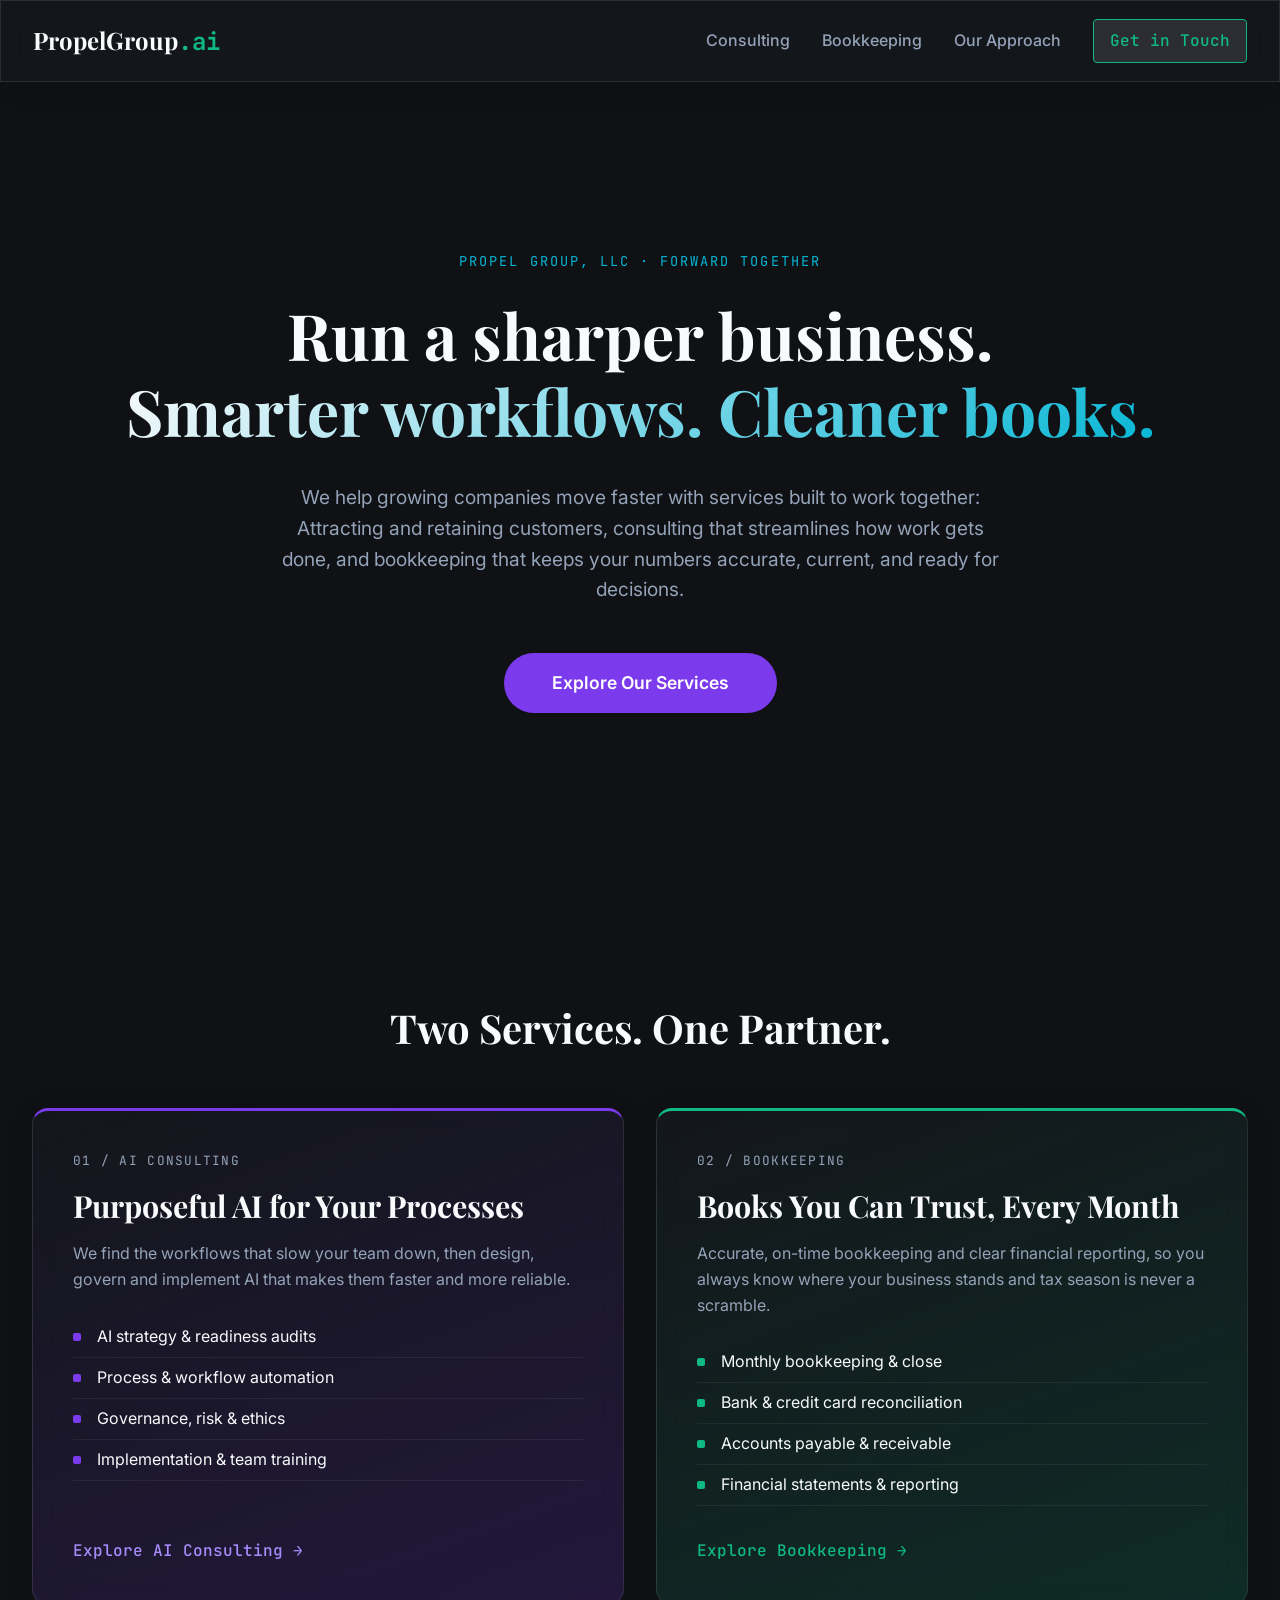
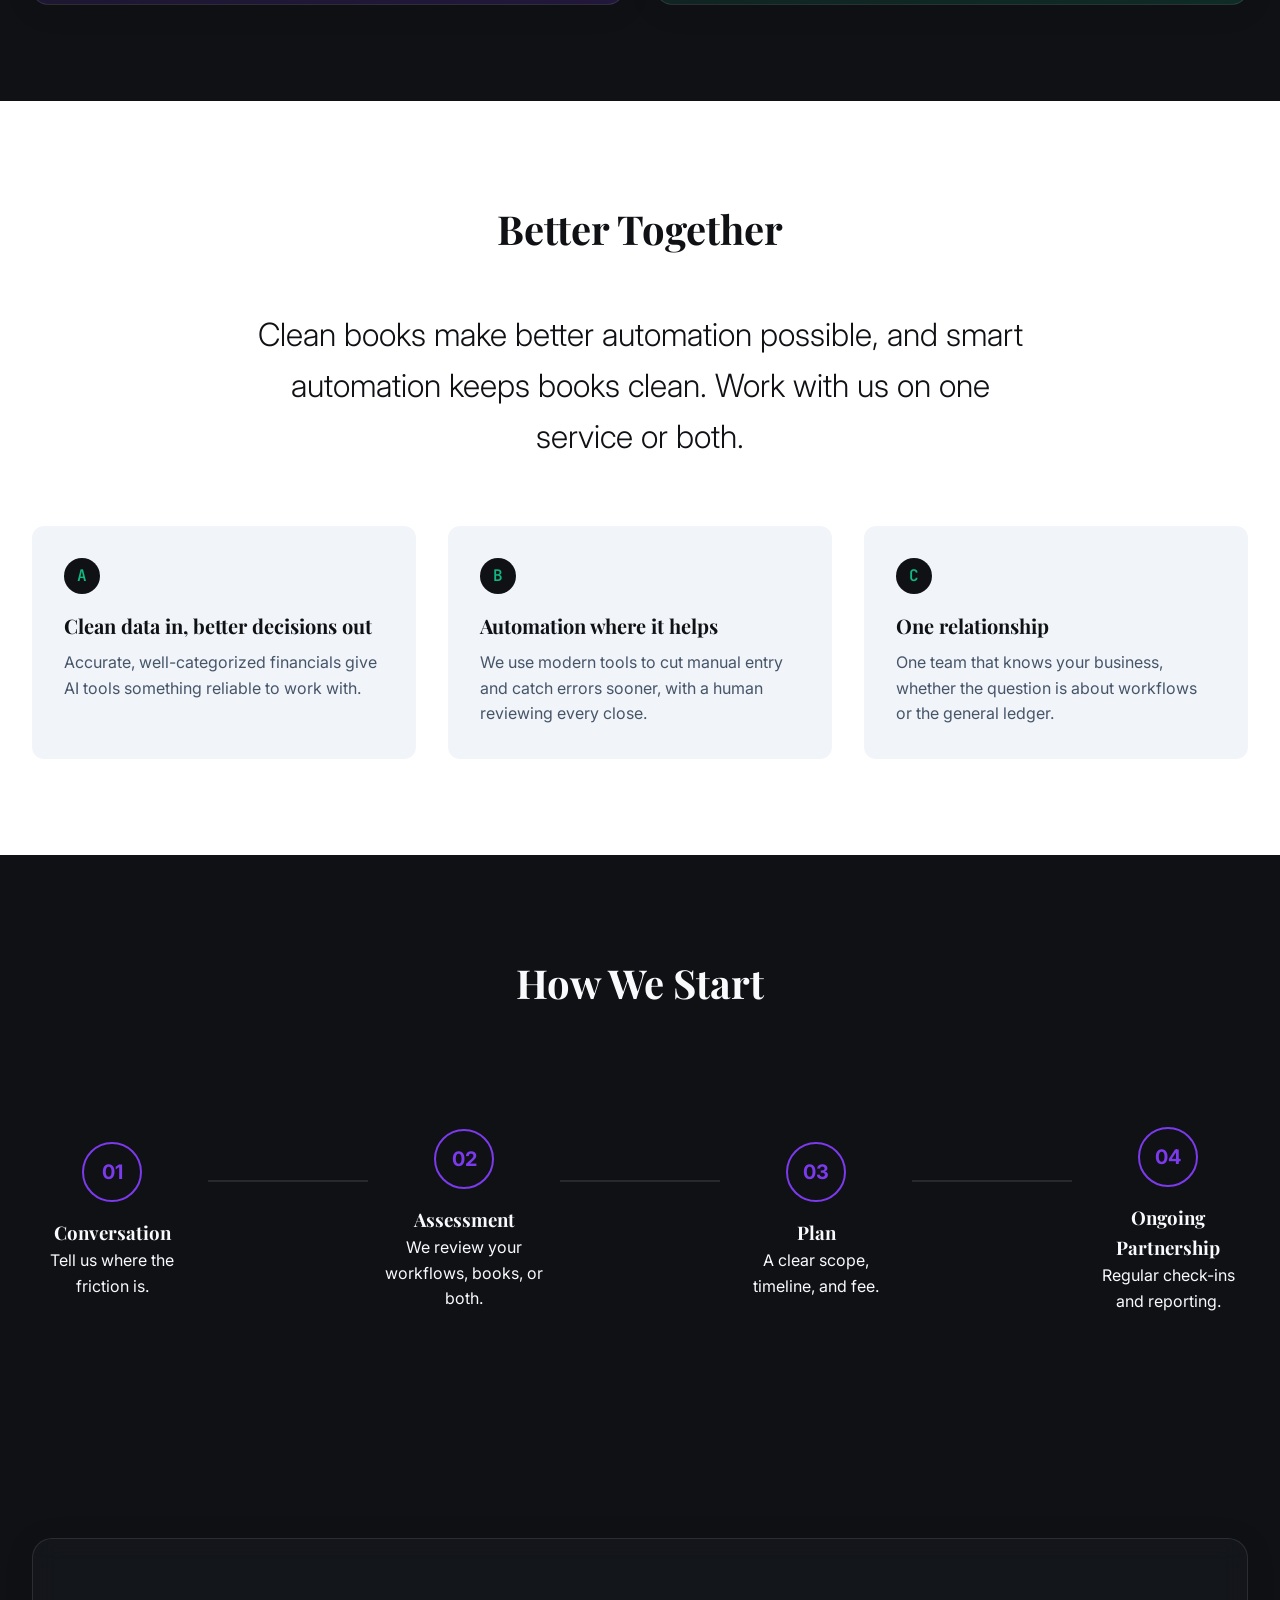
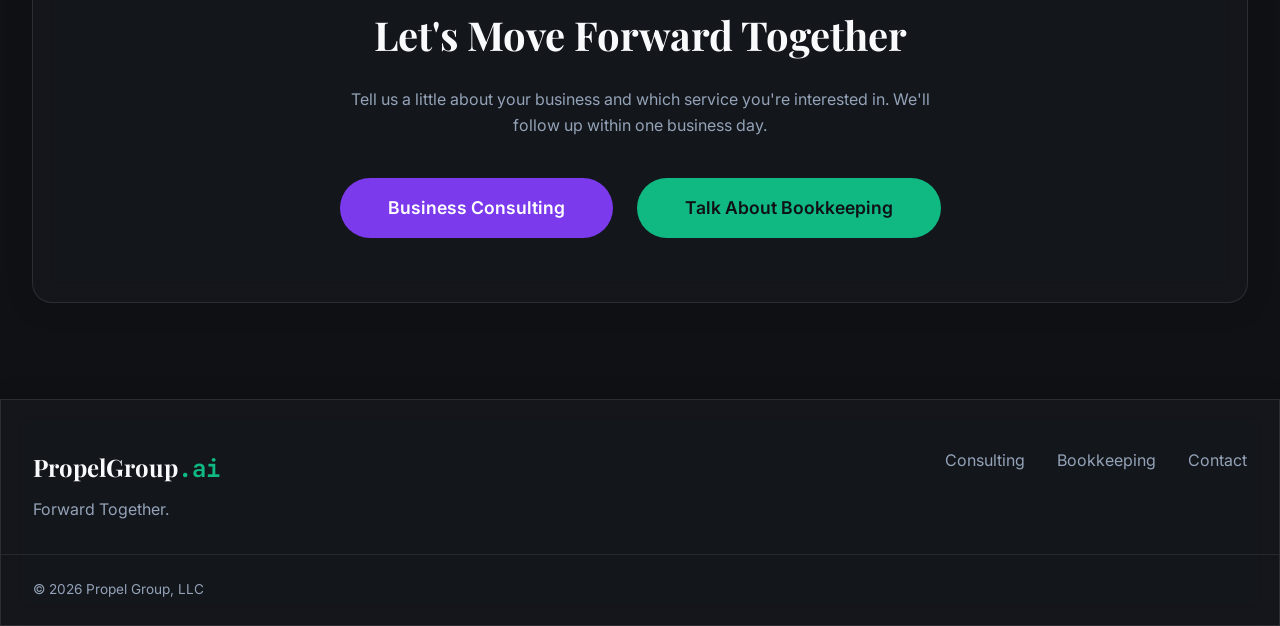
==== index.html @ f3075ba5 "Update landing page intro to list customer attraction and retention Co-Authored-By: Claude Opus 5.5 " ====
<!DOCTYPE html>
<html lang="en">

<head>
    <meta charset="UTF-8">
    <meta name="viewport" content="width=device-width, initial-scale=1.0">
    <title>Propel Group | AI Consulting &amp; Bookkeeping</title>
    <meta name="description"
        content="Propel Group helps growing companies run better: AI consulting that streamlines processes and workflows, and bookkeeping that keeps your finances accurate and current.">

    <!-- Fonts -->
    <link rel="preconnect" href="https://fonts.googleapis.com">
    <link rel="preconnect" href="https://fonts.gstatic.com" crossorigin>
    <link
        href="https://fonts.googleapis.com/css2?family=Inter:wght@300;400;600&family=JetBrains+Mono:wght@400;500&family=Playfair+Display:wght@700&display=swap"
        rel="stylesheet">

    <!-- Styles -->
    <link rel="stylesheet" href="css/style.css">

    <!-- Scripts (Defer) -->
    <script src="js/main.js" defer></script>
</head>

<body class="page-home">

    <!-- Navigation -->
    <nav class="glass-panel" id="main-nav">
        <div class="container nav-content">
            <a href="./" class="logo">PropelGroup<span class="mono accent">.ai</span></a>
            <button class="nav-toggle" aria-label="Open menu" aria-expanded="false">
                <span></span><span></span><span></span>
            </button>
            <div class="nav-links">
                <a href="ai/">Consulting</a>
                <a href="bookkeeping/">Bookkeeping</a>
                <a href="#approach">Our Approach</a>
                <a href="#contact" class="btn-audit">Get in Touch</a>
            </div>
        </div>
    </nav>

    <!-- Hero -->
    <section id="hero" class="hero-section hero-home">
        <div class="container hero-content">
            <p class="eyebrow mono">Propel Group, LLC &middot; Forward Together</p>
            <h1 class="headline">
                Run a sharper business.<br>
                <span class="text-gradient">Smarter workflows. Cleaner books.</span>
            </h1>
            <p class="hero-lead">
                We help growing companies move faster with services built to work together:
                Attracting and retaining customers, consulting that streamlines how work gets done, and bookkeeping that keeps
                your numbers accurate, current, and ready for decisions.
            </p>
            <div class="hero-actions">
                <a href="#services" class="btn-pulse">Explore Our Services</a>
            </div>
        </div>
    </section>

    <!-- Two Services, equal weight -->
    <section id="services" class="services-split animate-on-scroll">
        <div class="container">
            <h2 class="section-title">Two Services. One Partner.</h2>
            <div class="split-grid">
                <a href="ai/" class="service-panel glass-panel theme-ai">
                    <span class="service-tag mono">01 / AI Consulting</span>
                    <h3>Purposeful AI for Your Processes</h3>
                    <p>
                        We find the workflows that slow your team down, then design, govern and
                        implement AI that makes them faster and more reliable.
                    </p>
                    <ul class="service-list">
                        <li>AI strategy &amp; readiness audits</li>
                        <li>Process &amp; workflow automation</li>
                        <li>Governance, risk &amp; ethics</li>
                        <li>Implementation &amp; team training</li>
                    </ul>
                    <span class="service-link mono">Explore AI Consulting &rarr;</span>
                </a>

                <a href="bookkeeping/" class="service-panel glass-panel theme-books">
                    <span class="service-tag mono">02 / Bookkeeping</span>
                    <h3>Books You Can Trust, Every Month</h3>
                    <p>
                        Accurate, on-time bookkeeping and clear financial reporting, so you always know
                        where your business stands and tax season is never a scramble.
                    </p>
                    <ul class="service-list">
                        <li>Monthly bookkeeping &amp; close</li>
                        <li>Bank &amp; credit card reconciliation</li>
                        <li>Accounts payable &amp; receivable</li>
                        <li>Financial statements &amp; reporting</li>
                    </ul>
                    <span class="service-link mono">Explore Bookkeeping &rarr;</span>
                </a>
            </div>
        </div>
    </section>

    <!-- Why together -->
    <section id="approach" class="solution-section">
        <div class="container">
            <h2 class="section-title text-dark">Better Together</h2>
            <p class="solution-lead">
                Clean books make better automation possible, and smart automation keeps books clean.
                Work with us on one service or both.
            </p>
            <div class="synergy-grid">
                <div class="synergy-card">
                    <span class="synergy-num mono">A</span>
                    <h3>Clean data in, better decisions out</h3>
                    <p>Accurate, well-categorized financials give AI tools something reliable to work with.</p>
                </div>
                <div class="synergy-card">
                    <span class="synergy-num mono">B</span>
                    <h3>Automation where it helps</h3>
                    <p>We use modern tools to cut manual entry and catch errors sooner, with a human reviewing
                        every close.</p>
                </div>
                <div class="synergy-card">
                    <span class="synergy-num mono">C</span>
                    <h3>One relationship</h3>
                    <p>One team that knows your business, whether the question is about workflows or the
                        general ledger.</p>
                </div>
            </div>
        </div>
    </section>

    <!-- How we work -->
    <section class="roadmap-section">
        <div class="container">
            <h2 class="section-title">How We Start</h2>
            <div class="roadmap-container">
                <div class="roadmap-step">
                    <div class="step-marker">01</div>
                    <div class="step-content">
                        <h3>Conversation</h3>
                        <p>Tell us where the friction is.</p>
                    </div>
                </div>
                <div class="roadmap-line"></div>
                <div class="roadmap-step">
                    <div class="step-marker">02</div>
                    <div class="step-content">
                        <h3>Assessment</h3>
                        <p>We review your workflows, books, or both.</p>
                    </div>
                </div>
                <div class="roadmap-line"></div>
                <div class="roadmap-step">
                    <div class="step-marker">03</div>
                    <div class="step-content">
                        <h3>Plan</h3>
                        <p>A clear scope, timeline, and fee.</p>
                    </div>
                </div>
                <div class="roadmap-line"></div>
                <div class="roadmap-step">
                    <div class="step-marker">04</div>
                    <div class="step-content">
                        <h3>Ongoing Partnership</h3>
                        <p>Regular check-ins and reporting.</p>
                    </div>
                </div>
            </div>
        </div>
    </section>

    <!-- Contact -->
    <section id="contact" class="contact-section">
        <div class="container">
            <div class="contact-card glass-panel">
                <h2 class="section-title">Let's Move Forward Together</h2>
                <p class="contact-lead">
                    Tell us a little about your business and which service you're interested in.
                    We'll follow up within one business day.
                </p>
                <div class="contact-actions">
                    
                    <a href="mailto:info@propelgroup.ai?subject=Business%20Consulting%20inquiry" class="btn-pulse">
                        Business Consulting
                    </a>
                    <a href="mailto:info@propelgroup.ai?subject=Bookkeeping%20inquiry" class="btn-pulse btn-mint">
                        Talk About Bookkeeping
                    </a>
                </div>
            </div>
        </div>
    </section>

    <!-- Footer -->
    <footer class="site-footer glass-panel">
        <div class="container footer-grid">
            <div>
                <a href="./" class="logo">PropelGroup<span class="mono accent">.ai</span></a>
                <p class="footer-tag">Forward Together.</p>
            </div>
            <div class="footer-links">
                <a href="ai/">Consulting</a>
                <a href="bookkeeping/">Bookkeeping</a>
                <a href="#contact">Contact</a>
            </div>
        </div>
        <div class="container footer-legal">
            <p>&copy; 2026 Propel Group, LLC</p>
        </div>
    </footer>
</body>

</html>
---- css/style.css ----
:root {
    /* Color Palette - Deep Tech */
    --bg-dark: #0f1115;
    /* Deep slate/charcoal */
    --bg-glass: rgba(22, 25, 30, 0.7);
    --accent-violet: #7c3aed;
    /* Electric Violet */
    --accent-mint: #10b981;
    /* Mint Green */
    --accent-cyan: #06b6d4;
    --text-primary: #f8fafc;
    --text-secondary: #94a3b8;

    /* Typography */
    --font-serif: 'Playfair Display', serif;
    /* Authority */
    --font-mono: 'JetBrains Mono', monospace;
    /* Tech feel */
    --font-sans: 'Inter', sans-serif;

    /* Spacing & Layout */
    --container-max: 1280px;
    --header-height: 80px;
}

*,
*::before,
*::after {
    box-sizing: border-box;
    margin: 0;
    padding: 0;
}

body {
    background-color: var(--bg-dark);
    color: var(--text-primary);
    font-family: var(--font-sans);
    line-height: 1.6;
    overflow-x: hidden;
    -webkit-font-smoothing: antialiased;
}

h1,
h2,
h3,
h4,
h5,
h6 {
    font-family: var(--font-serif);
    font-weight: 700;
}

.mono {
    font-family: var(--font-mono);
}

.glass-panel {
    background: var(--bg-glass);
    backdrop-filter: blur(12px);
    -webkit-backdrop-filter: blur(12px);
    border: 1px solid rgba(255, 255, 255, 0.1);
    box-shadow: 0 4px 30px rgba(0, 0, 0, 0.1);
}

.container {
    max-width: var(--container-max);
    margin: 0 auto;
    padding: 0 2rem;
}

/* Utilities */
.text-gradient {
    background: linear-gradient(135deg, var(--text-primary) 0%, var(--accent-cyan) 100%);
    background-clip: text;
    -webkit-background-clip: text;
    -webkit-text-fill-color: transparent;
}

.sr-only {
    position: absolute;
    width: 1px;
    height: 1px;
    padding: 0;
    margin: -1px;
    overflow: hidden;
    clip: rect(0, 0, 0, 0);
    white-space: nowrap;
    border-width: 0;
}

/* Nav */
#main-nav {
    position: fixed;
    top: 0;
    left: 0;
    width: 100%;
    z-index: 100;
}

.nav-content {
    display: flex;
    justify-content: space-between;
    align-items: center;
    height: var(--header-height);
}

.logo {
    font-size: 1.5rem;
    font-weight: 700;
    text-decoration: none;
    color: var(--text-primary);
    font-family: var(--font-serif);
}

.logo .accent {
    color: var(--accent-mint);
}

.nav-links {
    display: flex;
    gap: 2rem;
    align-items: center;
}

.nav-links a {
    color: var(--text-secondary);
    text-decoration: none;
    white-space: nowrap;
    font-weight: 500;
    transition: color 0.3s;
}

.nav-links a:hover {
    color: var(--accent-cyan);
}

.btn-audit {
    padding: 0.5rem 1rem;
    background: rgba(255, 255, 255, 0.1);
    border: 1px solid var(--accent-mint);
    color: var(--accent-mint);
    border-radius: 4px;
    cursor: pointer;
    transition: all 0.3s;
    font-family: var(--font-mono);
}

.btn-audit:hover {
    background: var(--accent-mint);
    color: var(--bg-dark);
}

/* Hero Section */
.hero-section {
    position: relative;
    height: 100vh;
    display: flex;
    align-items: center;
    justify-content: center;
    overflow: hidden;
}

.hero-content {
    position: relative;
    z-index: 10;
    text-align: center;
}

.headline {
    font-size: 4rem;
    line-height: 1.2;
    margin-bottom: 2rem;
}

.scramble-text {
    color: var(--accent-violet);
    font-family: var(--font-mono);
}

.dud {
    color: var(--text-secondary);
    opacity: 0.5;
}

.subheadline {
    display: inline-block;
    padding: 1rem 2rem;
    font-size: 1.2rem;
    color: var(--text-secondary);
    border-radius: 12px;
    margin-bottom: 3rem;
}

.btn-pulse {
    padding: 1rem 3rem;
    font-size: 1.1rem;
    color: white;
    background: var(--accent-violet);
    border: none;
    border-radius: 50px;
    cursor: pointer;
    box-shadow: 0 0 0 0 rgba(124, 58, 237, 0.7);
    animation: pulse-violet 2s infinite;
    font-weight: 600;
}

@keyframes pulse-violet {
    0% {
        transform: scale(0.95);
        box-shadow: 0 0 0 0 rgba(124, 58, 237, 0.7);
    }

    70% {
        transform: scale(1);
        box-shadow: 0 0 0 20px rgba(124, 58, 237, 0);
    }

    100% {
        transform: scale(0.95);
        box-shadow: 0 0 0 0 rgba(124, 58, 237, 0);
    }
}
/* Services / Bento Grid */
.services-section {
    padding: 6rem 0;
    background: var(--bg-dark);
}

.section-title {
    font-size: 2.5rem;
    margin-bottom: 3rem;
    text-align: center;
}

.bento-grid {
    display: grid;
    grid-template-columns: repeat(3, 1fr);
    grid-template-rows: repeat(2, 300px);
    gap: 1.5rem;
}

.bento-card {
    padding: 2rem;
    display: flex;
    flex-direction: column;
    justify-content: flex-end;
    transition: transform 0.3s ease, border-color 0.3s ease;
    border: 1px solid rgba(255,255,255,0.05);
    overflow: hidden;
    position: relative;
    cursor: default;
}

.bento-card:hover {
    transform: translateY(-5px);
    border-color: var(--accent-cyan);
}

.bento-card.large {
    grid-column: span 2;
    grid-row: span 2;
    background: linear-gradient(to bottom right, var(--bg-glass), rgba(16, 185, 129, 0.1));
}

.bento-card.medium {
    grid-column: span 1;
    grid-row: span 1;
}

.bento-card.wide {
    grid-column: span 3;
    grid-row: span 1;
}

.bento-card h3 {
    font-size: 1.5rem;
    margin-bottom: 0.5rem;
    color: var(--text-primary);
}

.bento-card p {
    color: var(--text-secondary);
}

.bento-card .hover-reveal-content {
    max-height: 0;
    overflow: hidden;
    transition: max-height 0.4s ease;
}

.bento-card:hover .hover-reveal-content {
    max-height: 100px;
}

.metric {
    display: inline-block;
    margin-top: 1rem;
    padding: 0.25rem 0.75rem;
    background: var(--accent-mint);
    color: var(--bg-dark);
    border-radius: 4px;
    font-weight: 600;
    font-family: var(--font-mono);
}

@media (max-width: 768px) {
    .bento-grid {
        grid-template-columns: 1fr;
        grid-template-rows: auto;
    }
    
    .bento-card.large,
    .bento-card.medium, 
    .bento-card.wide {
        grid-column: span 1;
        grid-row: auto;
        min-height: 250px;
    }
}

/* Problem Section (Glitch) */
.problem-section {
    padding: 6rem 0;
    position: relative;
    background: #000;
}

.problem-grid {
    display: grid;
    grid-template-columns: repeat(auto-fit, minmax(300px, 1fr));
    gap: 2rem;
    margin-top: 3rem;
}

.problem-card {
    border-left: 2px solid var(--accent-violet);
    padding-left: 1.5rem;
}

.problem-card h3 {
    font-size: 1.25rem;
    color: var(--text-primary);
    margin-bottom: 0.5rem;
}

.glitch {
    position: relative;
    color: var(--text-primary);
}

.glitch::before,
.glitch::after {
    content: attr(data-text);
    position: absolute;
    top: 0;
    left: 0;
    width: 100%;
    height: 100%;
}

.glitch::before {
    left: 2px;
    text-shadow: -1px 0 red;
    clip: rect(44px, 450px, 56px, 0);
    animation: glitch-anim 5s infinite linear alternate-reverse;
}

.glitch::after {
    left: -2px;
    text-shadow: -1px 0 blue;
    clip: rect(44px, 450px, 56px, 0);
    animation: glitch-anim2 5s infinite linear alternate-reverse;
}

@keyframes glitch-anim {
    0% { clip: rect(32px, 9999px, 18px, 0); }
    20% { clip: rect(65px, 9999px, 89px, 0); }
    40% { clip: rect(8px, 9999px, 2px, 0); }
    60% { clip: rect(3px, 9999px, 76px, 0); }
    80% { clip: rect(48px, 9999px, 12px, 0); }
    100% { clip: rect(81px, 9999px, 25px, 0); }
}

@keyframes glitch-anim2 {
    0% { clip: rect(62px, 9999px, 5px, 0); }
    20% { clip: rect(15px, 9999px, 58px, 0); }
    40% { clip: rect(85px, 9999px, 22px, 0); }
    60% { clip: rect(2px, 9999px, 98px, 0); }
    80% { clip: rect(28px, 9999px, 45px, 0); }
    100% { clip: rect(76px, 9999px, 3px, 0); }
}

/* Solution Section */
.solution-section {
    padding: 6rem 0;
    background: white; /* Bright transition */
    color: var(--bg-dark);
}

.solution-section .section-title {
    color: var(--bg-dark);
}

.solution-lead {
    font-size: 2rem;
    font-weight: 300;
    max-width: 800px;
    margin: 0 auto;
    text-align: center;
    color: var(--bg-dark);
}

/* Roadmap Section */
.roadmap-section {
    padding: 6rem 0;
    background: var(--bg-dark);
}

.roadmap-container {
    display: flex;
    justify-content: space-between;
    align-items: center;
    position: relative;
    padding: 4rem 0;
}

.roadmap-step {
    flex: 1;
    text-align: center;
    position: relative;
    z-index: 2;
    cursor: pointer;
    transition: transform 0.3s;
}

.roadmap-step:hover {
    transform: translateY(-10px);
}

.roadmap-step .step-marker {
    width: 60px;
    height: 60px;
    border-radius: 50%;
    background: var(--bg-dark);
    border: 2px solid var(--accent-violet);
    color: var(--accent-violet);
    display: flex;
    align-items: center;
    justify-content: center;
    margin: 0 auto 1rem;
    font-weight: 700;
    font-size: 1.25rem;
    transition: all 0.3s;
}

.roadmap-step:hover .step-marker {
    background: var(--accent-violet);
    color: white;
    box-shadow: 0 0 20px rgba(124, 58, 237, 0.5);
}

.roadmap-line {
    flex: 1;
    height: 2px;
    background: rgba(255,255,255,0.1);
    position: relative;
    top: -2.5rem;
    z-index: 1;
    margin: 0 1rem;
}

/* Calculator Section */
.calculator-section {
    padding: 6rem 0;
    margin: 4rem 2rem;
    border-radius: 20px;
}

.calculator-ui {
    display: grid;
    grid-template-columns: 1fr 1fr;
    gap: 4rem;
    max-width: 900px;
    margin: 0 auto;
    align-items: center;
}

.input-group label {
    display: block;
    margin-bottom: 1rem;
    color: var(--text-primary);
    font-weight: 500;
}

.input-group input[type=range] {
    width: 100%;
    background: transparent;
    cursor: pointer;
}

.result-display {
    text-align: center;
    padding: 2rem;
    background: rgba(255,255,255,0.05);
    border-radius: 12px;
    border: 1px solid var(--accent-mint);
}

.result-number {
    font-size: 3.5rem;
    font-weight: 700;
    color: var(--accent-mint);
    margin: 1rem 0;
    font-family: var(--font-mono);
}

.result-sub {
    color: var(--text-secondary);
}

#roi-val {
    color: var(--text-primary);
    font-weight: 600;
}

@media (max-width: 768px) {
    .roadmap-container {
        flex-direction: column;
        gap: 2rem;
    }
    .roadmap-line {
        display: none;
    }
    .calculator-ui {
        grid-template-columns: 1fr;
    }
}

/* Testimonials */
.testimonials-section {
    padding: 6rem 0;
    overflow-x: hidden;
}

.testimonials-grid {
    display: grid;
    grid-template-columns: repeat(auto-fit, minmax(250px, 1fr));
    gap: 2rem;
}

.video-card {
    border-radius: 12px;
    overflow: hidden;
    position: relative;
    aspect-ratio: 9/16;
    transition: transform 0.3s;
}

.video-card:hover {
    transform: scale(1.02);
}

.video-placeholder {
    width: 100%;
    height: 100%;
    background: linear-gradient(to bottom, #2c2c2c, #1a1a1a);
    display: flex;
    align-items: center;
    justify-content: center;
}

.video-placeholder::after {
    content: '▶';
    font-size: 2rem;
    color: rgba(255,255,255,0.5);
    border: 2px solid rgba(255,255,255,0.5);
    border-radius: 50%;
    width: 50px;
    height: 50px;
    display: flex;
    align-items: center;
    justify-content: center;
}

.client-info {
    position: absolute;
    bottom: 0;
    left: 0;
    width: 100%;
    padding: 1rem;
    background: linear-gradient(to top, rgba(0,0,0,0.9), transparent);
}

.client-info h4 {
    color: var(--text-primary);
    margin-bottom: 0.25rem;
}

.client-info p {
    font-size: 0.875rem;
    color: var(--text-secondary);
}

/* Ethics Toggle */
.ethics-toggle-container {
    position: fixed;
    bottom: 2rem;
    right: 2rem;
    z-index: 1000;
    display: flex;
    align-items: center;
    gap: 1rem;
    background: rgba(0,0,0,0.8);
    padding: 0.75rem 1.25rem;
    border-radius: 50px;
    border: 1px solid rgba(255,255,255,0.1);
    backdrop-filter: blur(10px);
}

.toggle-label {
    font-weight: 600;
    font-size: 0.9rem;
    color: var(--text-primary);
}

.switch {
    position: relative;
    display: inline-block;
    width: 40px;
    height: 24px;
}

.switch input { 
    opacity: 0;
    width: 0;
    height: 0;
}

.slider {
    position: absolute;
    cursor: pointer;
    top: 0;
    left: 0;
    right: 0;
    bottom: 0;
    background-color: #ccc;
    transition: .4s;
    border-radius: 34px;
}

.slider:before {
    position: absolute;
    content: "";
    height: 16px;
    width: 16px;
    left: 4px;
    bottom: 4px;
    background-color: white;
    transition: .4s;
    border-radius: 50%;
}

input:checked + .slider {
    background-color: var(--accent-mint);
}

input:focus + .slider {
    box-shadow: 0 0 1px var(--accent-mint);
}

input:checked + .slider:before {
    transform: translateX(16px);
}

/* Human Mode Override */
body.human-mode {
    --bg-dark: #f0fdf4; /* Mint tint white */
    --text-primary: #1e293b;
    --text-secondary: #475569;
}

body.human-mode .glass-panel {
    background: rgba(255, 255, 255, 0.7);
    border: 1px solid rgba(0, 0, 0, 0.1);
}

body.human-mode .hero-section {
    background: white;
}

/* Scroll Animation Classes */
.animate-on-scroll {
    opacity: 0;
    transform: translateY(30px);
    transition: opacity 0.6s ease-out, transform 0.6s ease-out;
}

.animate-on-scroll.is-visible {
    opacity: 1;
    transform: translateY(0);
}


/* ==========================================================
   Multi-service redesign: shared additions
   ========================================================== */

a.btn-pulse,
a.btn-audit {
    display: inline-block;
    text-decoration: none;
}

.nav-links a.btn-audit {
    color: var(--accent-mint);
}

.nav-links a.btn-audit:hover {
    color: var(--bg-dark);
}

.nav-links a.active {
    color: var(--text-primary);
    border-bottom: 2px solid var(--accent-cyan);
    padding-bottom: 2px;
}

.btn-mint {
    background: var(--accent-mint);
    color: var(--bg-dark);
    animation-name: pulse-mint;
}

@keyframes pulse-mint {
    0% { transform: scale(0.95); box-shadow: 0 0 0 0 rgba(16, 185, 129, 0.7); }
    70% { transform: scale(1); box-shadow: 0 0 0 20px rgba(16, 185, 129, 0); }
    100% { transform: scale(0.95); box-shadow: 0 0 0 0 rgba(16, 185, 129, 0); }
}

.eyebrow {
    font-size: 0.85rem;
    letter-spacing: 0.15em;
    text-transform: uppercase;
    color: var(--accent-cyan);
    margin-bottom: 1.5rem;
}

.text-dark {
    color: var(--bg-dark);
}

/* Mobile nav toggle */
.nav-toggle {
    display: none;
    background: none;
    border: 0;
    cursor: pointer;
    padding: 0.5rem;
}

.nav-toggle span {
    display: block;
    width: 24px;
    height: 2px;
    margin: 5px 0;
    background: var(--text-primary);
    transition: transform 0.3s, opacity 0.3s;
}

@media (max-width: 1024px) {
    .nav-toggle {
        display: block;
    }

    .nav-links {
        display: none;
        position: absolute;
        top: var(--header-height);
        left: 0;
        right: 0;
        flex-direction: column;
        align-items: stretch;
        gap: 0;
        padding: 1rem 1.5rem 1.5rem;
        background: #0f1115;
        border-bottom: 1px solid rgba(255, 255, 255, 0.1);
    }

    .nav-links a {
        padding: 0.85rem 0;
        border-bottom: 1px solid rgba(255, 255, 255, 0.06);
    }

    .nav-links a.btn-audit {
        margin-top: 1rem;
        text-align: center;
        border-bottom: 1px solid var(--accent-mint);
    }

    #main-nav.open .nav-links {
        display: flex;
    }

    #main-nav.open .nav-toggle span:nth-child(1) { transform: translateY(7px) rotate(45deg); }
    #main-nav.open .nav-toggle span:nth-child(2) { opacity: 0; }
    #main-nav.open .nav-toggle span:nth-child(3) { transform: translateY(-7px) rotate(-45deg); }
}

@media (max-width: 768px) {
    .container {
        padding: 0 1rem;
    }

    .headline {
        font-size: 2.4rem;
    }

    .section-title {
        font-size: 1.9rem;
    }

    .solution-lead {
        font-size: 1.4rem;
    }

    .subheadline {
        padding: 0.75rem 1.25rem;
        font-size: 1rem;
    }

    .calculator-section {
        margin: 2rem 1rem;
        padding: 3rem 0;
    }

    .problem-grid {
        grid-template-columns: 1fr;
    }
}

.hero-section {
    min-height: 100vh;
    height: auto;
    padding: calc(var(--header-height) + 3rem) 0 4rem;
}

/* ---------- Landing page ---------- */
.hero-lead {
    max-width: 720px;
    margin: 0 auto 3rem;
    font-size: 1.2rem;
    color: var(--text-secondary);
}

.services-split {
    padding: 6rem 0;
}

.split-grid {
    display: grid;
    grid-template-columns: 1fr 1fr;
    gap: 2rem;
}

.service-panel,
.cross-card {
    display: flex;
    flex-direction: column;
    padding: 2.5rem;
    border-radius: 16px;
    text-decoration: none;
    color: var(--text-primary);
    transition: transform 0.3s ease, border-color 0.3s ease, box-shadow 0.3s ease;
}

.service-panel:hover,
.cross-card:hover {
    transform: translateY(-6px);
}

.theme-ai {
    background: linear-gradient(160deg, var(--bg-glass), rgba(124, 58, 237, 0.18));
    border-top: 3px solid var(--accent-violet);
}

.theme-ai:hover {
    border-color: var(--accent-violet);
    box-shadow: 0 10px 40px rgba(124, 58, 237, 0.25);
}

.theme-books {
    background: linear-gradient(160deg, var(--bg-glass), rgba(16, 185, 129, 0.16));
    border-top: 3px solid var(--accent-mint);
}

.theme-books:hover {
    border-color: var(--accent-mint);
    box-shadow: 0 10px 40px rgba(16, 185, 129, 0.22);
}

.service-tag {
    font-size: 0.8rem;
    letter-spacing: 0.1em;
    text-transform: uppercase;
    color: var(--text-secondary);
    margin-bottom: 1rem;
}

.service-panel h3,
.cross-card h3 {
    font-size: 1.9rem;
    line-height: 1.25;
    margin-bottom: 1rem;
}

.service-panel p,
.cross-card p {
    color: var(--text-secondary);
    margin-bottom: 1.5rem;
}

.service-list {
    list-style: none;
    margin-bottom: 2rem;
}

.service-list li {
    position: relative;
    padding: 0.45rem 0 0.45rem 1.5rem;
    border-bottom: 1px solid rgba(255, 255, 255, 0.06);
}

.service-list li::before {
    content: '';
    position: absolute;
    left: 0;
    top: 1rem;
    width: 8px;
    height: 8px;
    border-radius: 2px;
    background: var(--accent-cyan);
}

.theme-ai .service-list li::before { background: var(--accent-violet); }
.theme-books .service-list li::before { background: var(--accent-mint); }

.service-link {
    margin-top: auto;
    font-weight: 500;
}

.theme-ai .service-link { color: #a78bfa; }
.theme-books .service-link { color: var(--accent-mint); }

.synergy-grid {
    display: grid;
    grid-template-columns: repeat(3, 1fr);
    gap: 2rem;
    margin-top: 4rem;
}

.synergy-card {
    padding: 2rem;
    border-radius: 12px;
    background: #f1f5f9;
    color: #0f1115;
}

.synergy-card h3 {
    font-size: 1.25rem;
    margin-bottom: 0.5rem;
}

.synergy-card p {
    color: #475569;
}

.synergy-num {
    display: inline-flex;
    align-items: center;
    justify-content: center;
    width: 36px;
    height: 36px;
    margin-bottom: 1rem;
    border-radius: 50%;
    background: #0f1115;
    color: var(--accent-mint);
    font-weight: 600;
}

.contact-section {
    padding: 4rem 0 6rem;
}

.contact-card {
    text-align: center;
    padding: 4rem 2rem;
    border-radius: 20px;
}

.contact-card .section-title {
    margin-bottom: 1.25rem;
}

.contact-lead {
    max-width: 600px;
    margin: 0 auto 2.5rem;
    color: var(--text-secondary);
}

.contact-actions {
    display: flex;
    flex-wrap: wrap;
    gap: 1.5rem;
    justify-content: center;
}

/* ---------- Cross-sell ---------- */
.cross-sell {
    padding: 2rem 0 6rem;
}

.cross-card {
    max-width: 900px;
    margin: 0 auto;
}

/* ---------- Footer ---------- */
.site-footer {
    padding: 3rem 0 1.5rem;
}

.footer-grid {
    display: flex;
    flex-wrap: wrap;
    justify-content: space-between;
    align-items: flex-start;
    gap: 2rem;
}

.footer-tag {
    color: var(--text-secondary);
    margin-top: 0.5rem;
}

.footer-links {
    display: flex;
    flex-wrap: wrap;
    gap: 2rem;
}

.footer-links a {
    color: var(--text-secondary);
    text-decoration: none;
}

.footer-links a:hover {
    color: var(--accent-cyan);
}

.footer-legal {
    margin-top: 2rem;
    padding-top: 1.5rem;
    border-top: 1px solid rgba(255, 255, 255, 0.08);
    font-size: 0.85rem;
    color: var(--text-secondary);
}

/* ---------- Bookkeeping page accent ---------- */
.page-books .scramble-text { color: var(--accent-mint); }
.page-books .problem-card { border-left-color: var(--accent-mint); }
.page-books .roadmap-step .step-marker { border-color: var(--accent-mint); color: var(--accent-mint); }
.page-books .roadmap-step:hover .step-marker {
    background: var(--accent-mint);
    color: var(--bg-dark);
    box-shadow: 0 0 20px rgba(16, 185, 129, 0.5);
}
.page-books .bento-card:hover { border-color: var(--accent-mint); }
.page-books .bento-grid {
    grid-template-rows: none;
    grid-auto-rows: 240px;
}

.plans-section {
    padding: 6rem 0;
}

.plans-grid {
    display: grid;
    grid-template-columns: repeat(3, 1fr);
    gap: 1.5rem;
}

.plan-card {
    position: relative;
    padding: 2.5rem 2rem;
    border-radius: 16px;
}

.plan-card.featured {
    border: 1px solid var(--accent-mint);
    box-shadow: 0 10px 40px rgba(16, 185, 129, 0.15);
}

.plan-card h3 {
    font-size: 1.6rem;
    margin-bottom: 0.5rem;
}

.plan-desc {
    color: var(--text-secondary);
    margin-bottom: 1.5rem;
}

.plan-card .service-list li::before { background: var(--accent-mint); }

.plan-badge {
    position: absolute;
    top: -12px;
    left: 2rem;
    padding: 0.2rem 0.75rem;
    border-radius: 4px;
    font-size: 0.75rem;
    background: var(--accent-mint);
    color: var(--bg-dark);
}

.plans-note {
    text-align: center;
    margin-top: 2.5rem;
    color: var(--text-secondary);
}

.plans-note a {
    color: var(--accent-mint);
    text-decoration: none;
}

@media (max-width: 900px) {
    .split-grid,
    .synergy-grid,
    .plans-grid {
        grid-template-columns: 1fr;
    }

    .page-books .bento-grid {
        grid-auto-rows: auto;
    }

    .service-panel,
    .cross-card {
        padding: 2rem 1.5rem;
    }
}
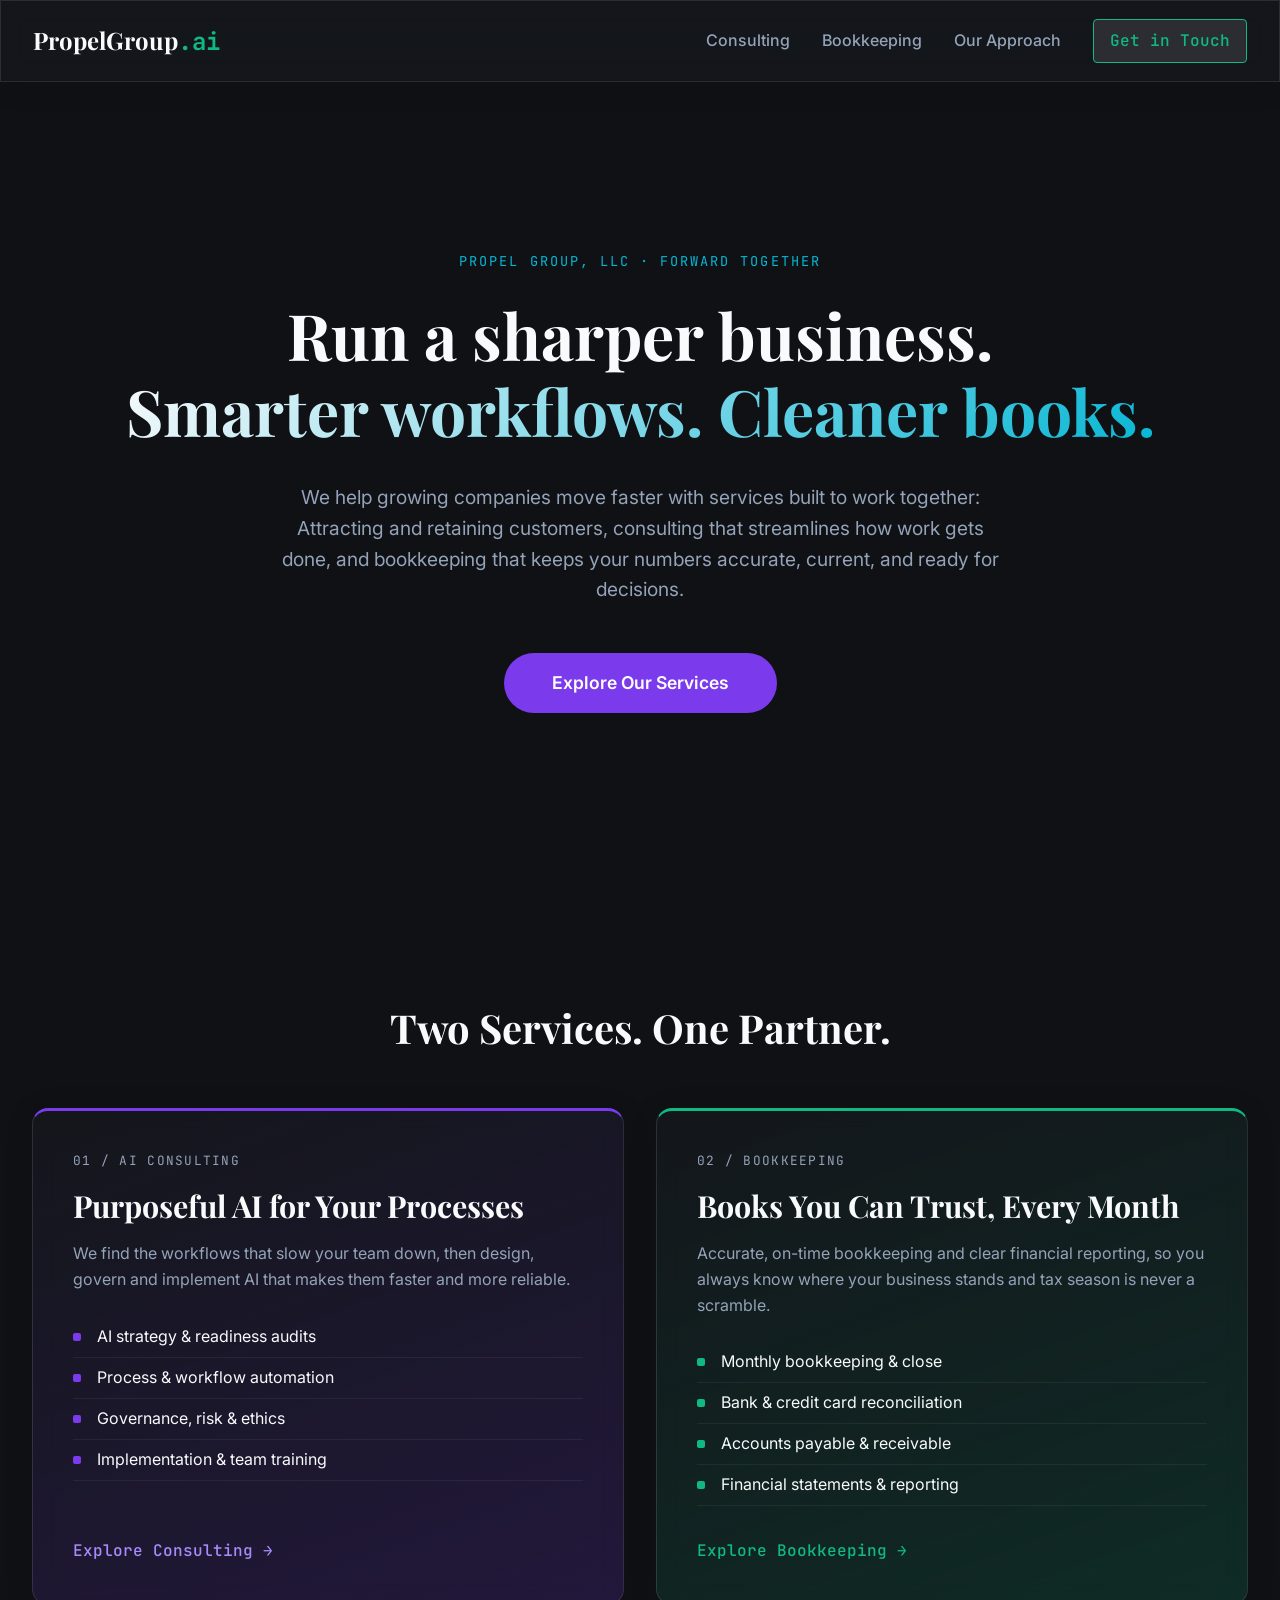
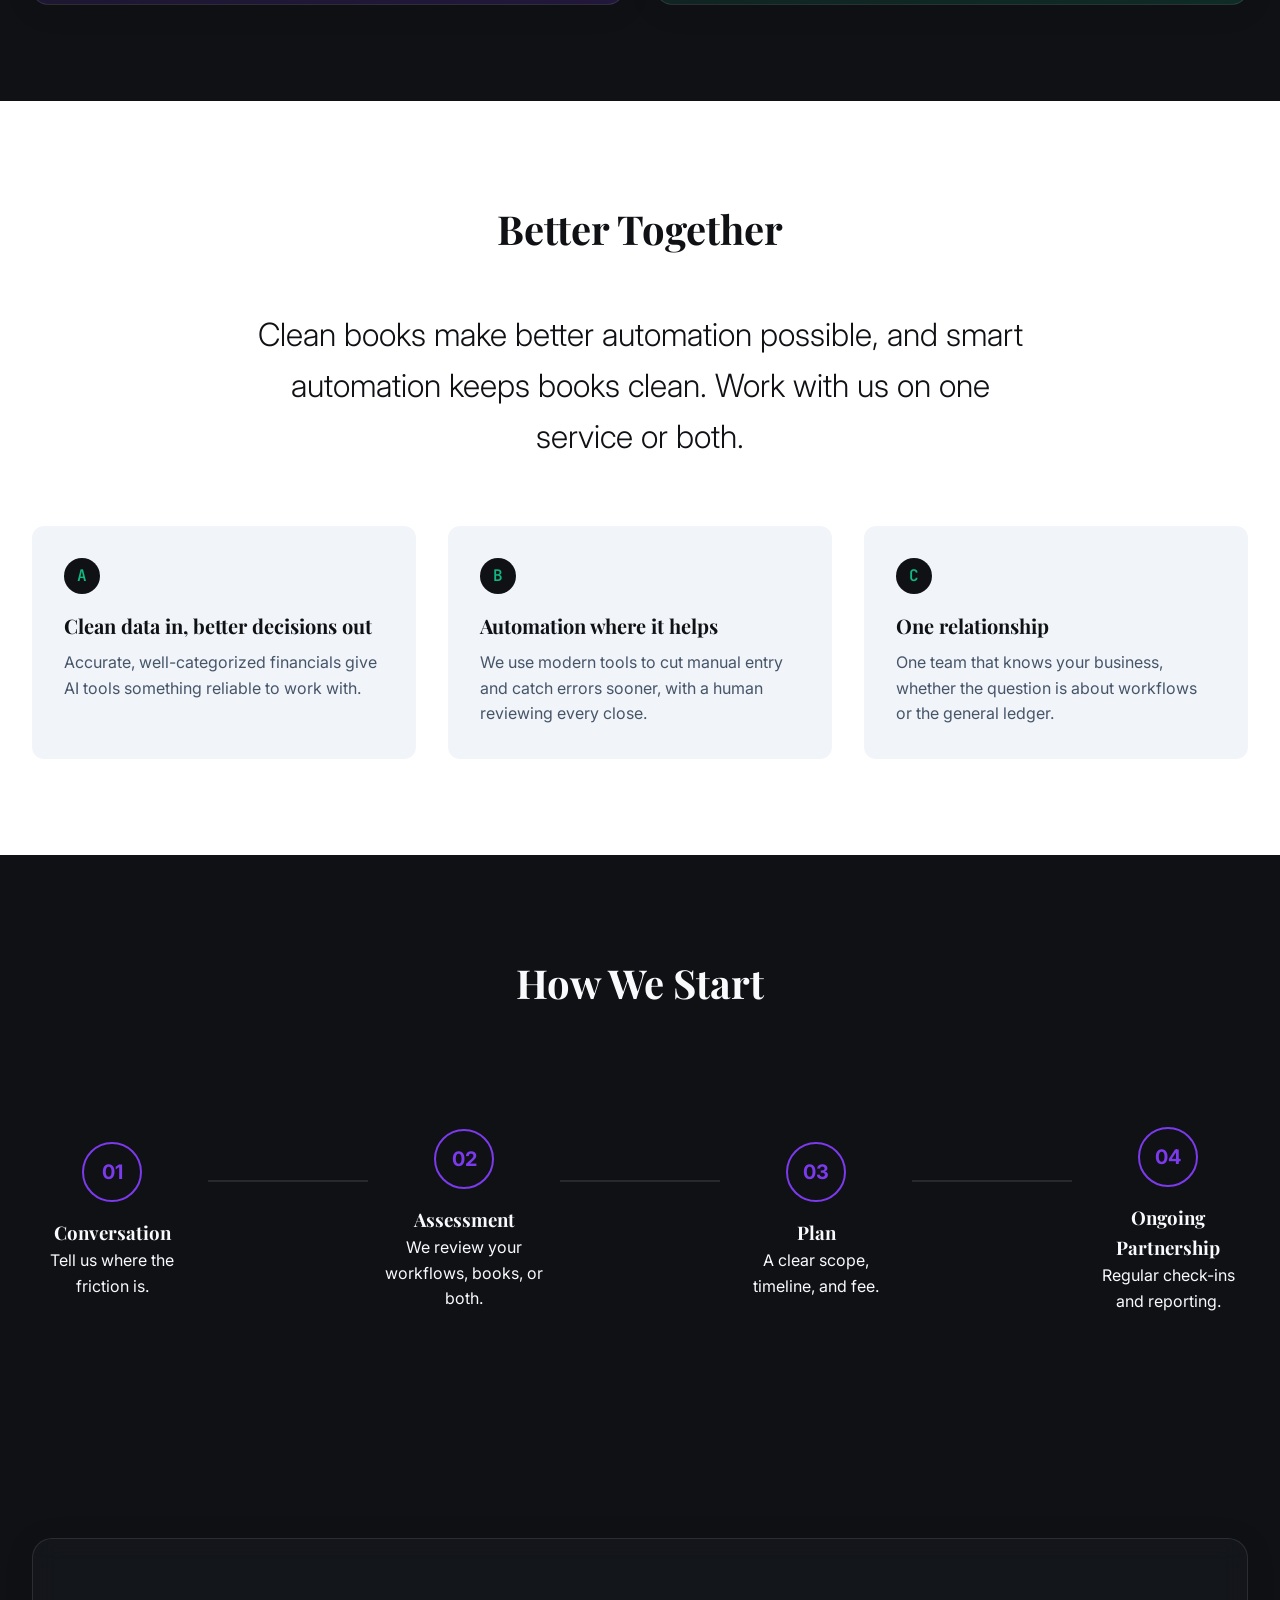
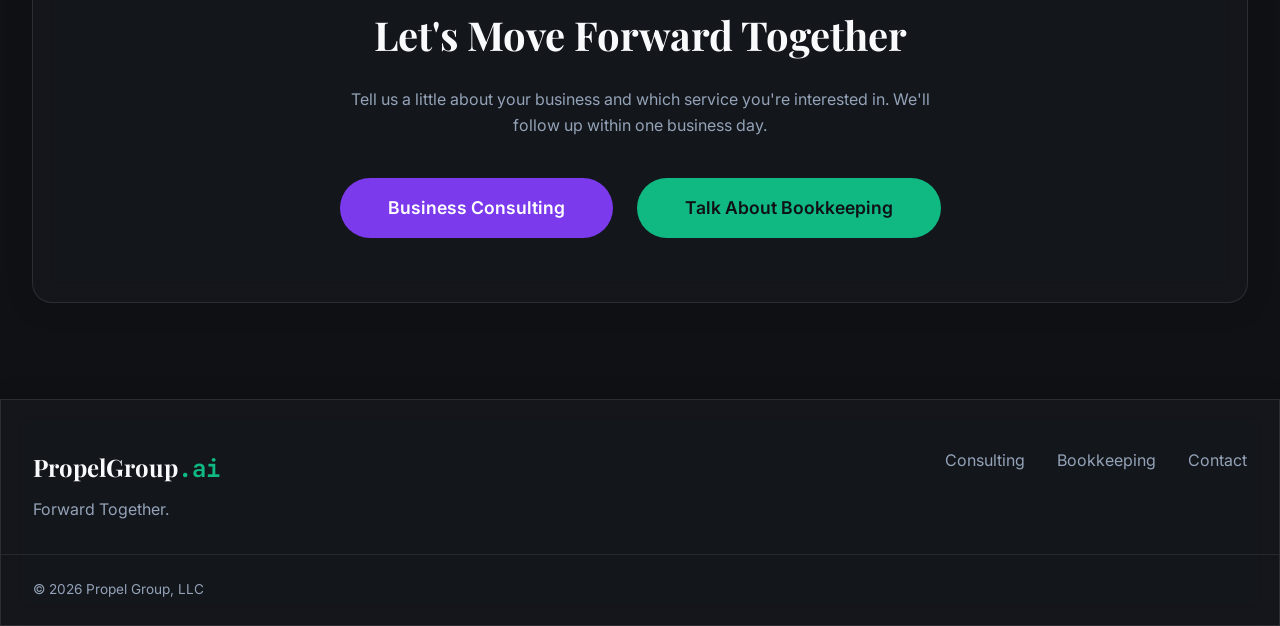
==== commit 508ae5e2: "Drop "AI" from bookkeeping cross-sell and Explore Consulting links - Bookkeeping cross-sell heading:" ====
--- a/index.html
+++ b/index.html
@@ -77,7 +77,7 @@
                         <li>Governance, risk &amp; ethics</li>
                         <li>Implementation &amp; team training</li>
                     </ul>
-                    <span class="service-link mono">Explore AI Consulting &rarr;</span>
+                    <span class="service-link mono">Explore Consulting &rarr;</span>
                 </a>
 
                 <a href="bookkeeping/" class="service-panel glass-panel theme-books">
--- a/css/style.css
+++ b/css/style.css
@@ -343,53 +343,6 @@
     margin-bottom: 0.5rem;
 }
 
-.glitch {
-    position: relative;
-    color: var(--text-primary);
-}
-
-.glitch::before,
-.glitch::after {
-    content: attr(data-text);
-    position: absolute;
-    top: 0;
-    left: 0;
-    width: 100%;
-    height: 100%;
-}
-
-.glitch::before {
-    left: 2px;
-    text-shadow: -1px 0 red;
-    clip: rect(44px, 450px, 56px, 0);
-    animation: glitch-anim 5s infinite linear alternate-reverse;
-}
-
-.glitch::after {
-    left: -2px;
-    text-shadow: -1px 0 blue;
-    clip: rect(44px, 450px, 56px, 0);
-    animation: glitch-anim2 5s infinite linear alternate-reverse;
-}
-
-@keyframes glitch-anim {
-    0% { clip: rect(32px, 9999px, 18px, 0); }
-    20% { clip: rect(65px, 9999px, 89px, 0); }
-    40% { clip: rect(8px, 9999px, 2px, 0); }
-    60% { clip: rect(3px, 9999px, 76px, 0); }
-    80% { clip: rect(48px, 9999px, 12px, 0); }
-    100% { clip: rect(81px, 9999px, 25px, 0); }
-}
-
-@keyframes glitch-anim2 {
-    0% { clip: rect(62px, 9999px, 5px, 0); }
-    20% { clip: rect(15px, 9999px, 58px, 0); }
-    40% { clip: rect(85px, 9999px, 22px, 0); }
-    60% { clip: rect(2px, 9999px, 98px, 0); }
-    80% { clip: rect(28px, 9999px, 45px, 0); }
-    100% { clip: rect(76px, 9999px, 3px, 0); }
-}
-
 /* Solution Section */
 .solution-section {
     padding: 6rem 0;
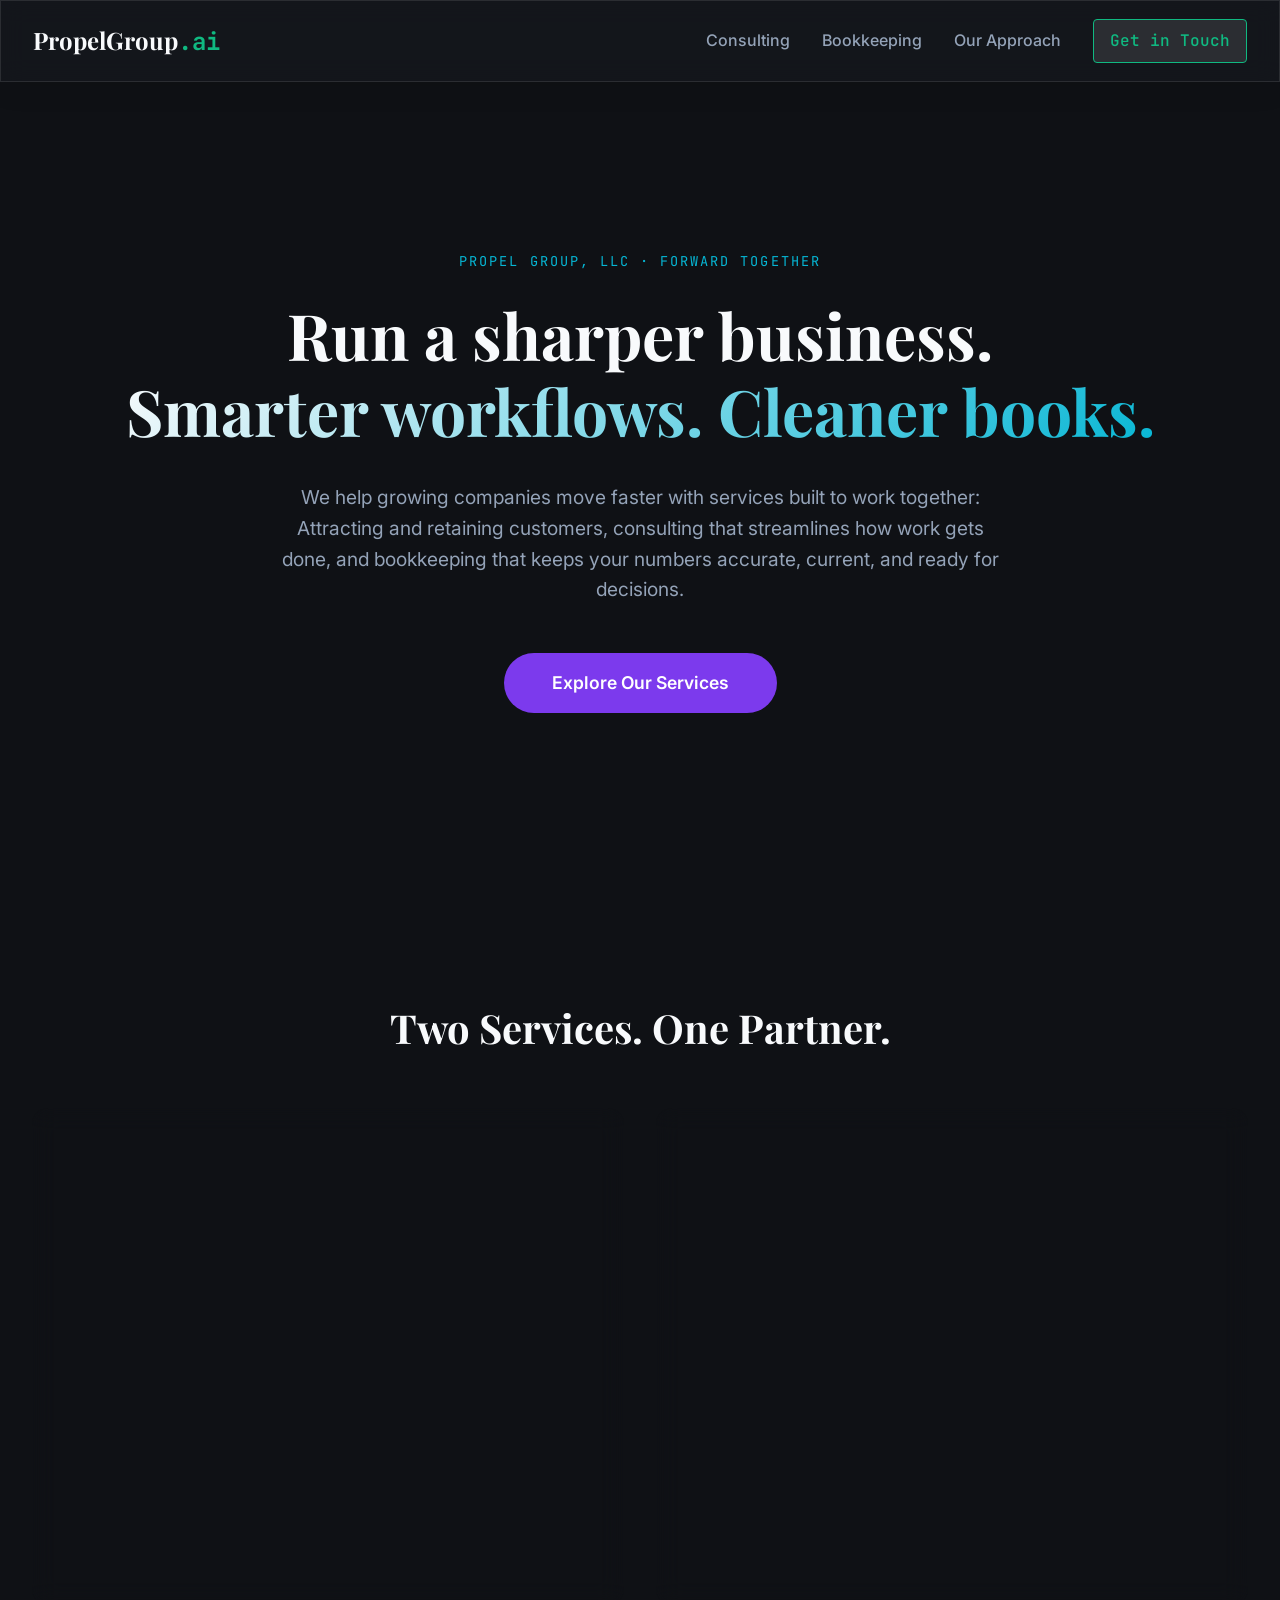
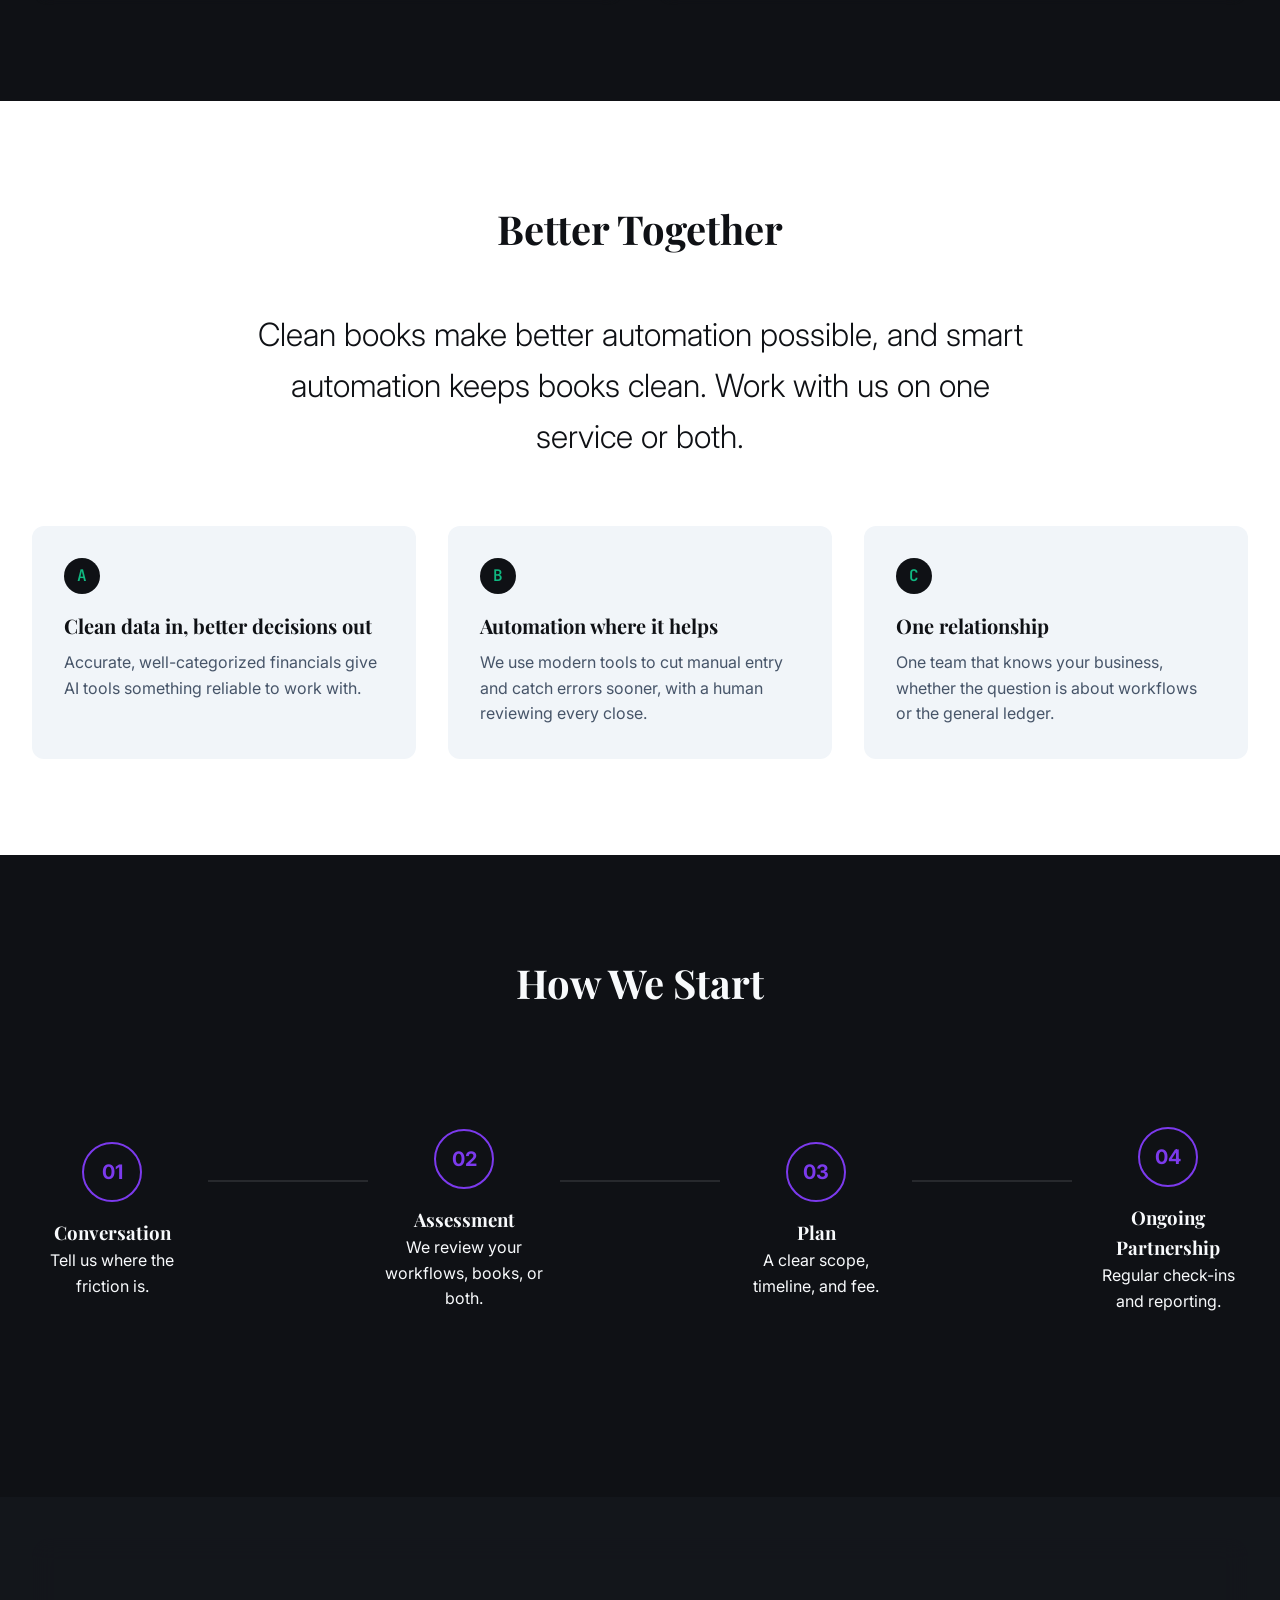
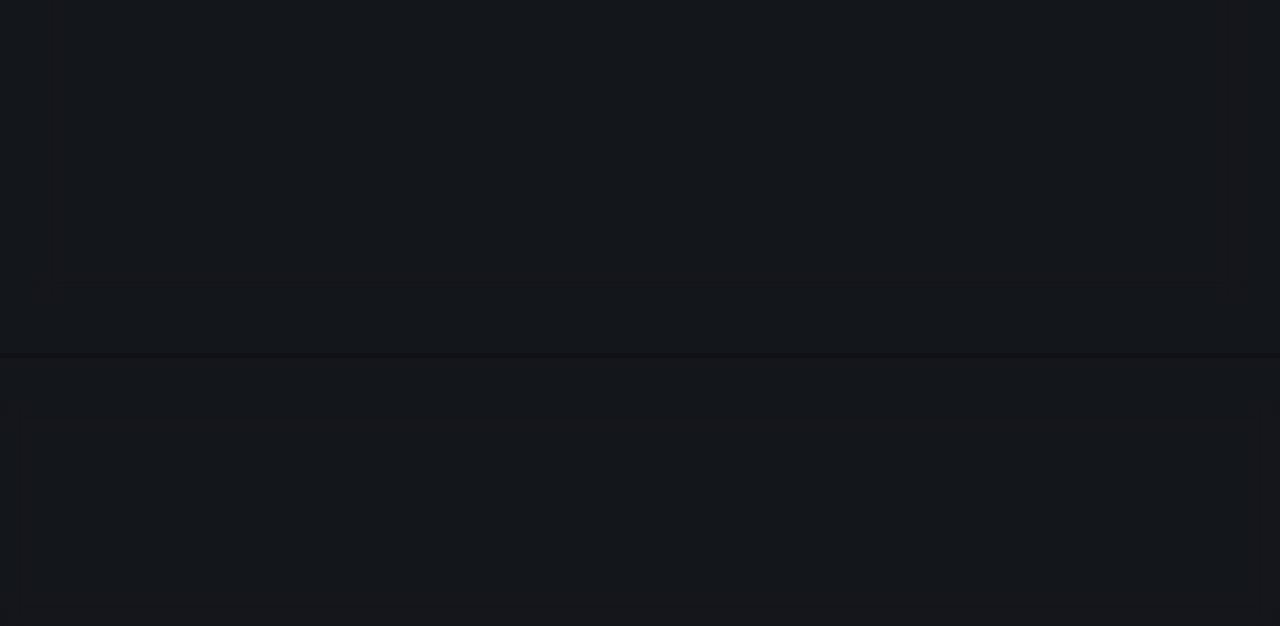
==== commit ca5fd02b: "Rename AI Consulting to Business Consulting in AI page label and tab titles Co-Authored-By: Claude O" ====
--- a/index.html
+++ b/index.html
@@ -4,7 +4,7 @@
 <head>
     <meta charset="UTF-8">
     <meta name="viewport" content="width=device-width, initial-scale=1.0">
-    <title>Propel Group | AI Consulting &amp; Bookkeeping</title>
+    <title>Propel Group | Business Consulting &amp; Bookkeeping</title>
     <meta name="description"
         content="Propel Group helps growing companies run better: AI consulting that streamlines processes and workflows, and bookkeeping that keeps your finances accurate and current.">
 
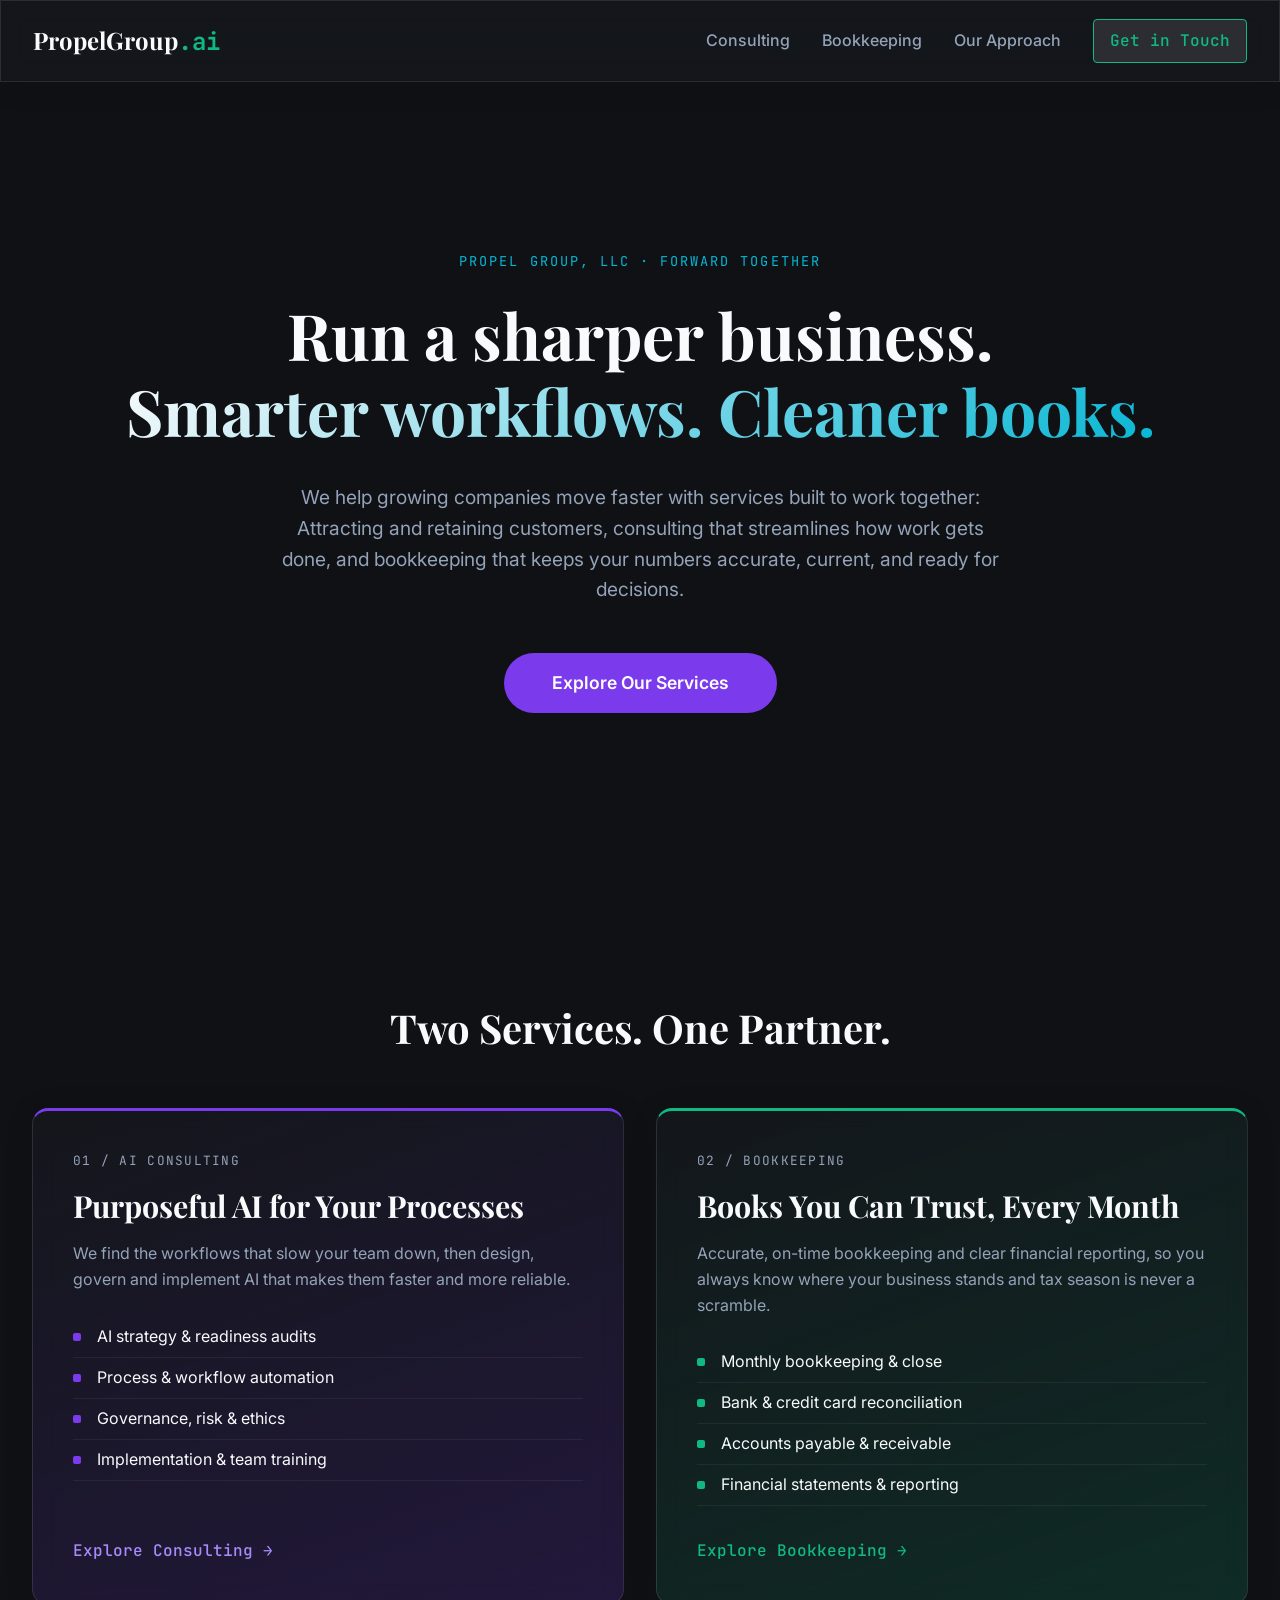
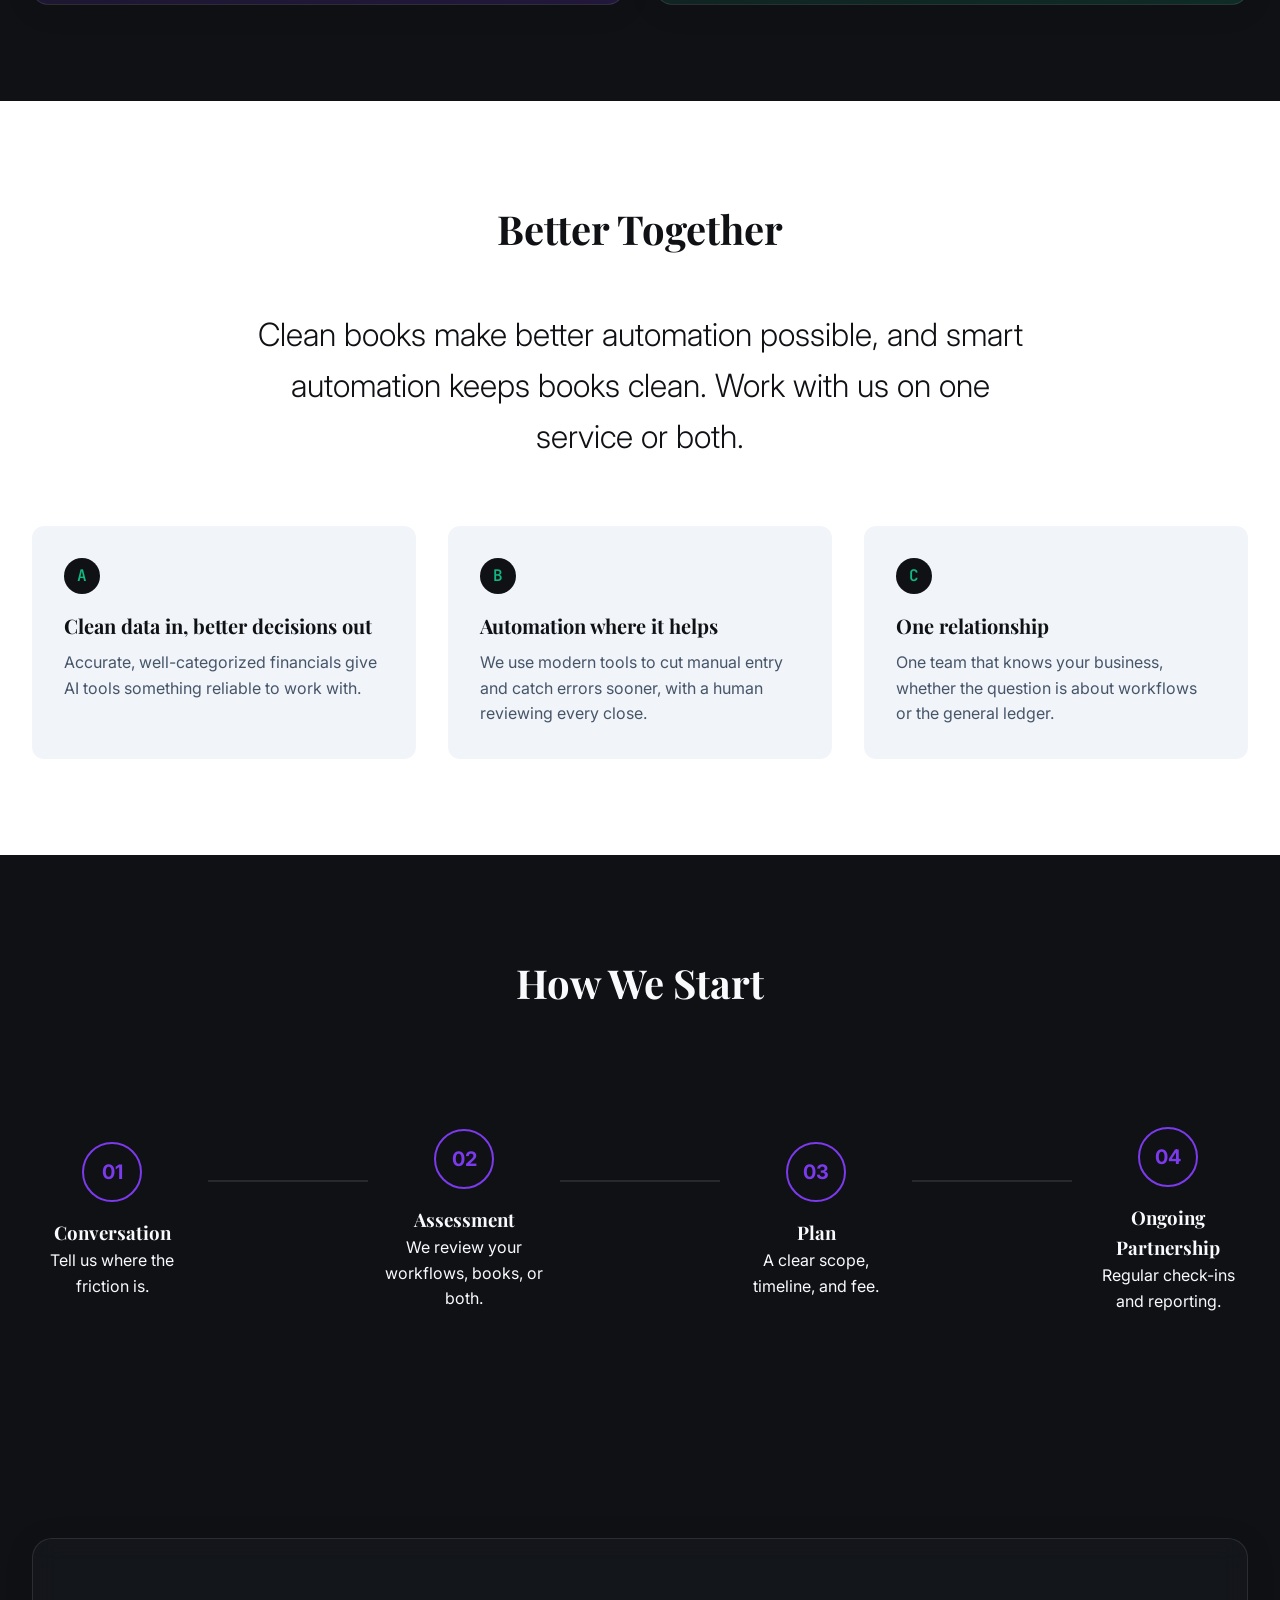
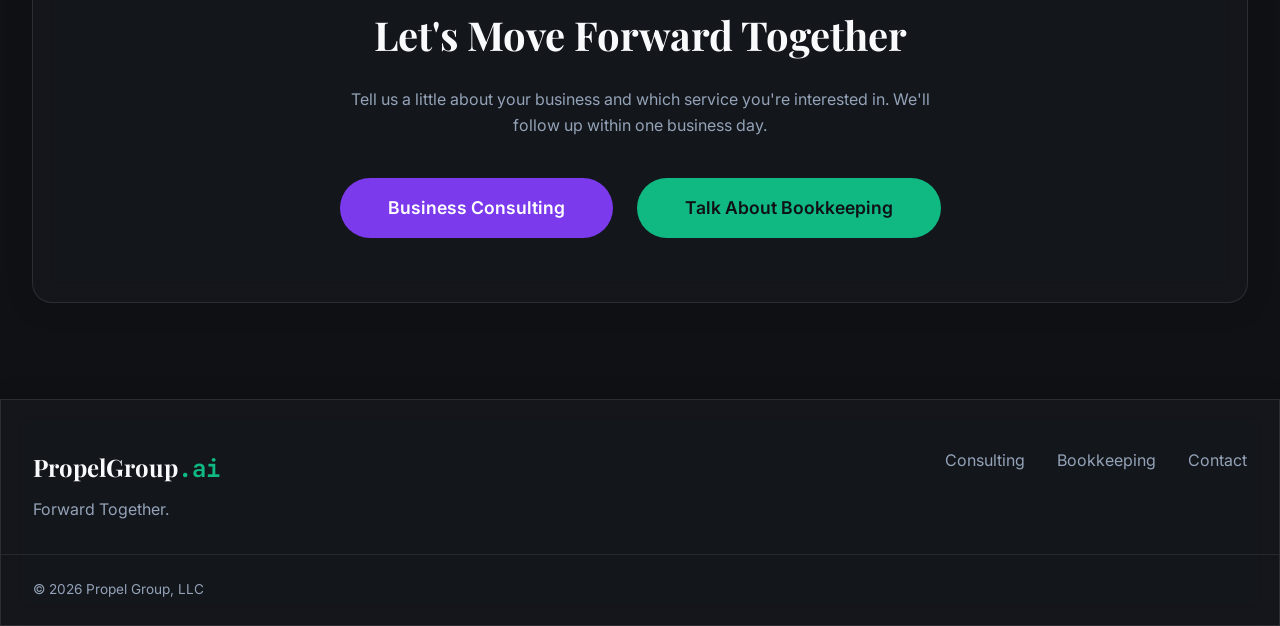
==== commit b92b3fd1: "Replace testimonials with "Clear Offer. Clear Results." section - Hide testimonials section (comment" ====
--- a/index.html
+++ b/index.html
@@ -8,6 +8,11 @@
     <meta name="description"
         content="Propel Group helps growing companies run better: AI consulting that streamlines processes and workflows, and bookkeeping that keeps your finances accurate and current.">
 
+    <!-- Icons -->
+    <link rel="icon" href="favicon.ico" sizes="any">
+    <link rel="icon" href="favicon.svg" type="image/svg+xml">
+    <link rel="apple-touch-icon" href="apple-touch-icon.png">
+
     <!-- Fonts -->
     <link rel="preconnect" href="https://fonts.googleapis.com">
     <link rel="preconnect" href="https://fonts.gstatic.com" crossorigin>
@@ -16,10 +21,10 @@
         rel="stylesheet">
 
     <!-- Styles -->
-    <link rel="stylesheet" href="css/style.css">
+    <link rel="stylesheet" href="css/style.css?v=20261118">
 
     <!-- Scripts (Defer) -->
-    <script src="js/main.js" defer></script>
+    <script src="js/main.js?v=20261118" defer></script>
 </head>
 
 <body class="page-home">
--- a/css/style.css
+++ b/css/style.css
@@ -1105,3 +1105,134 @@
         padding: 2rem 1.5rem;
     }
 }
+
+/* ---------- Offer section (AI page) ---------- */
+.offer-section {
+    padding: 6rem 0;
+    background:
+        radial-gradient(ellipse at 80% 50%, rgba(16, 185, 129, 0.12), transparent 60%),
+        radial-gradient(ellipse at 95% 10%, rgba(124, 58, 237, 0.14), transparent 55%),
+        #000;
+}
+
+.offer-grid {
+    display: grid;
+    grid-template-columns: 1.1fr 1fr;
+    gap: 4rem;
+    align-items: center;
+}
+
+.offer-title {
+    font-size: 2.75rem;
+    line-height: 1.15;
+    margin-bottom: 1.5rem;
+}
+
+.offer-lead {
+    font-size: 1.1rem;
+    color: var(--text-secondary);
+    margin-bottom: 2rem;
+}
+
+.accent-mint {
+    color: var(--accent-mint);
+    font-weight: 600;
+}
+
+.offer-cards {
+    display: grid;
+    gap: 1rem;
+}
+
+.offer-card {
+    padding: 1.25rem 1.5rem;
+    border: 1px solid rgba(255, 255, 255, 0.12);
+    border-left: 4px solid var(--accent-mint);
+    border-radius: 12px;
+    background: rgba(255, 255, 255, 0.02);
+}
+
+.offer-card h3 {
+    font-family: var(--font-sans);
+    font-size: 1.1rem;
+    font-weight: 600;
+    color: var(--accent-mint);
+    margin-bottom: 0.25rem;
+}
+
+.offer-card p {
+    color: var(--text-primary);
+}
+
+.offer-note {
+    margin-top: 1.5rem;
+    color: var(--text-secondary);
+}
+
+.offer-outcomes {
+    display: grid;
+    grid-template-columns: repeat(2, 1fr);
+    gap: 1.25rem;
+}
+
+.outcome {
+    display: flex;
+    align-items: center;
+    justify-content: space-between;
+    gap: 0.75rem;
+    min-height: 92px;
+    padding: 1.1rem 1.4rem;
+    border-radius: 22px;
+    background: #f8fafc;
+    color: #0f1115;
+    font-size: 1.2rem;
+    font-weight: 600;
+    line-height: 1.2;
+    box-shadow: 0 10px 30px rgba(0, 0, 0, 0.35);
+    transition: transform 0.3s ease;
+}
+
+.outcome:nth-child(odd) {
+    transform: translateY(14px);
+}
+
+.outcome:hover {
+    transform: translateY(-4px);
+}
+
+.outcome:nth-child(odd):hover {
+    transform: translateY(10px);
+}
+
+.outcome svg {
+    order: 2;
+    flex: 0 0 auto;
+    width: 30px;
+    height: 30px;
+    fill: none;
+    stroke: var(--accent-violet);
+    stroke-width: 1.8;
+    stroke-linecap: round;
+    stroke-linejoin: round;
+}
+
+@media (max-width: 900px) {
+    .offer-grid {
+        grid-template-columns: 1fr;
+        gap: 3rem;
+    }
+
+    .offer-title {
+        font-size: 2.1rem;
+    }
+
+    .outcome {
+        font-size: 1.05rem;
+        min-height: 76px;
+        padding: 1rem 1.1rem;
+    }
+
+    .outcome:nth-child(odd) {
+        transform: none;
+    }
+}
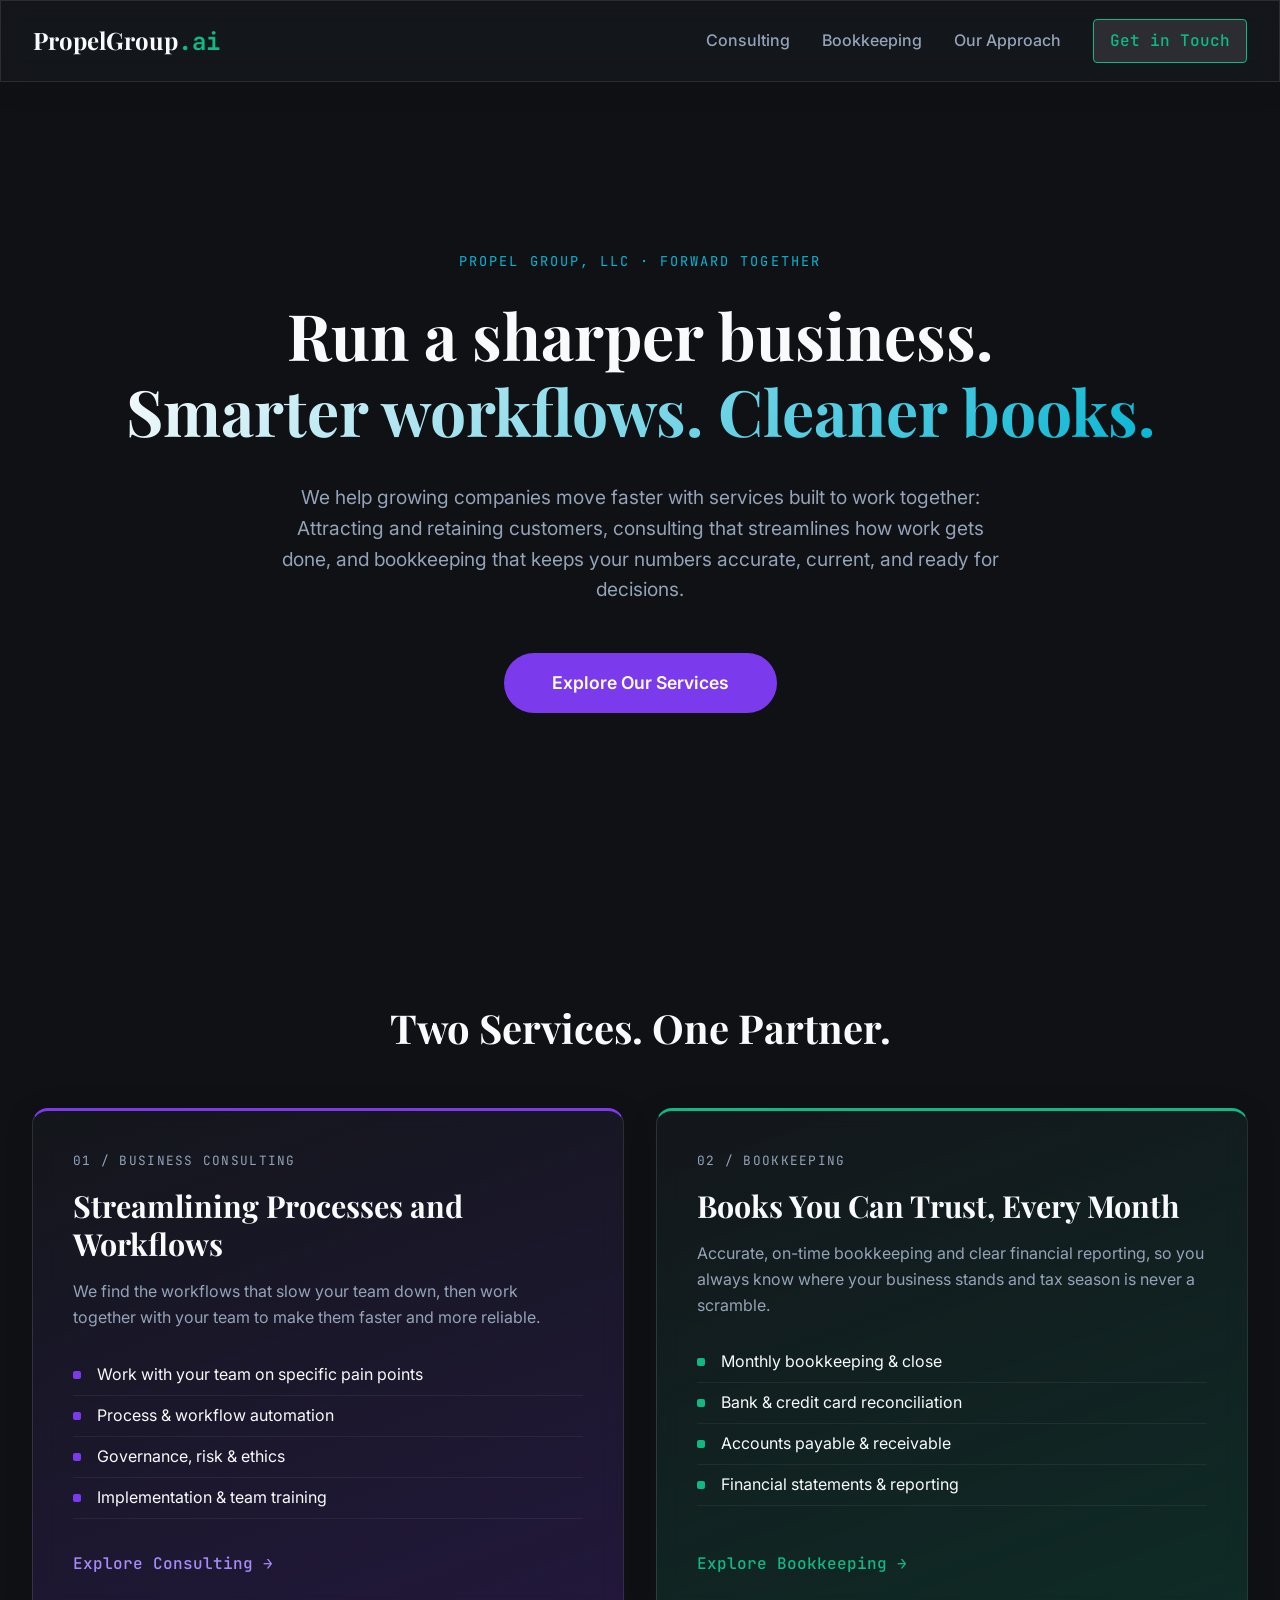
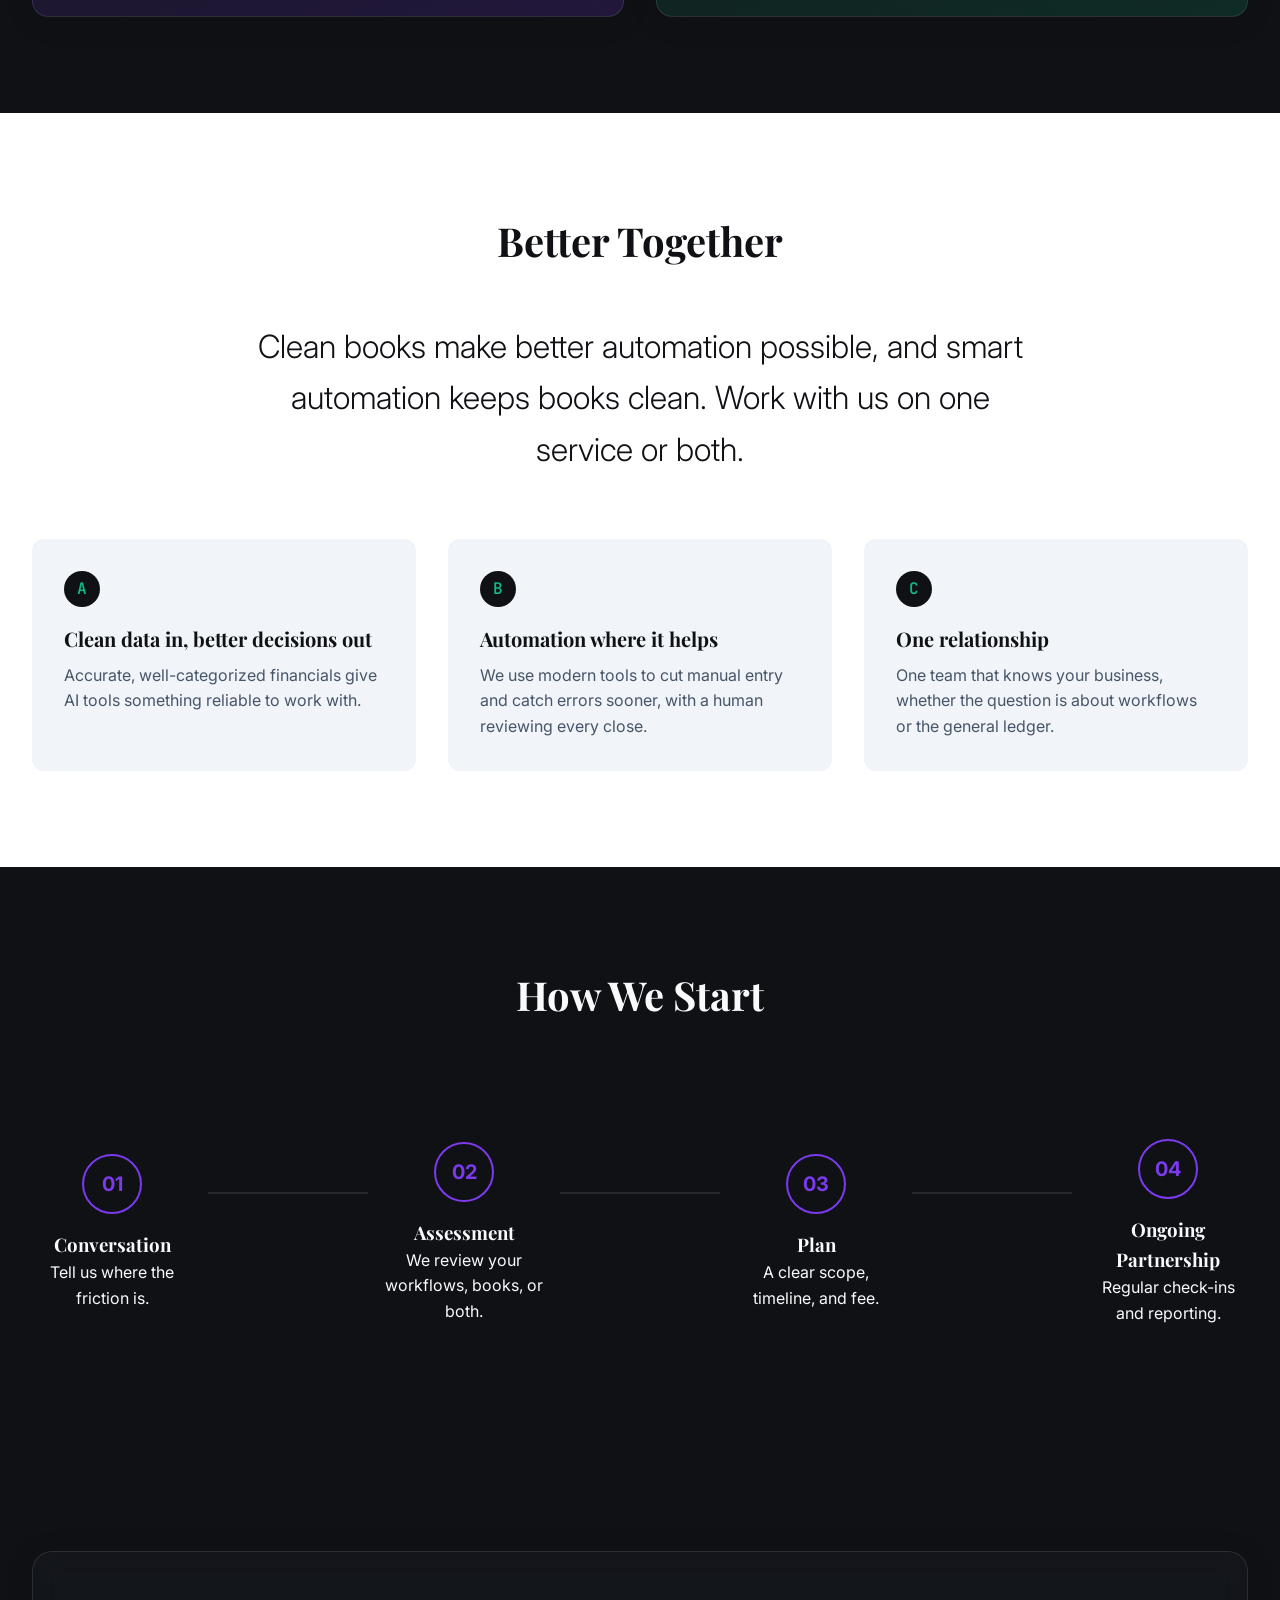
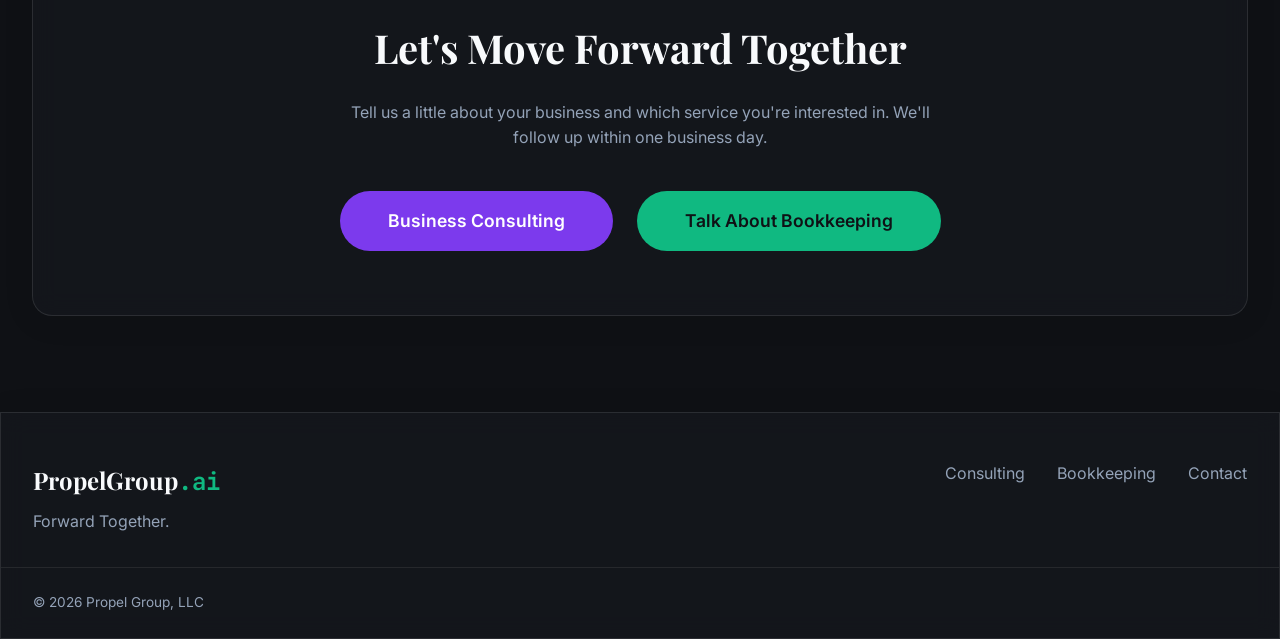
==== commit 21e30b39: "Landing page: reword consulting panel as Business Consulting - Tag "01 / Business Consulting", headi" ====
--- a/index.html
+++ b/index.html
@@ -70,14 +70,14 @@
             <h2 class="section-title">Two Services. One Partner.</h2>
             <div class="split-grid">
                 <a href="ai/" class="service-panel glass-panel theme-ai">
-                    <span class="service-tag mono">01 / AI Consulting</span>
-                    <h3>Purposeful AI for Your Processes</h3>
+                    <span class="service-tag mono">01 / Business Consulting</span>
+                    <h3>Streamlining Processes and Workflows</h3>
                     <p>
-                        We find the workflows that slow your team down, then design, govern and
-                        implement AI that makes them faster and more reliable.
+                        We find the workflows that slow your team down, then work together with
+                        your team to make them faster and more reliable.
                     </p>
                     <ul class="service-list">
-                        <li>AI strategy &amp; readiness audits</li>
+                        <li>Work with your team on specific pain points</li>
                         <li>Process &amp; workflow automation</li>
                         <li>Governance, risk &amp; ethics</li>
                         <li>Implementation &amp; team training</li>
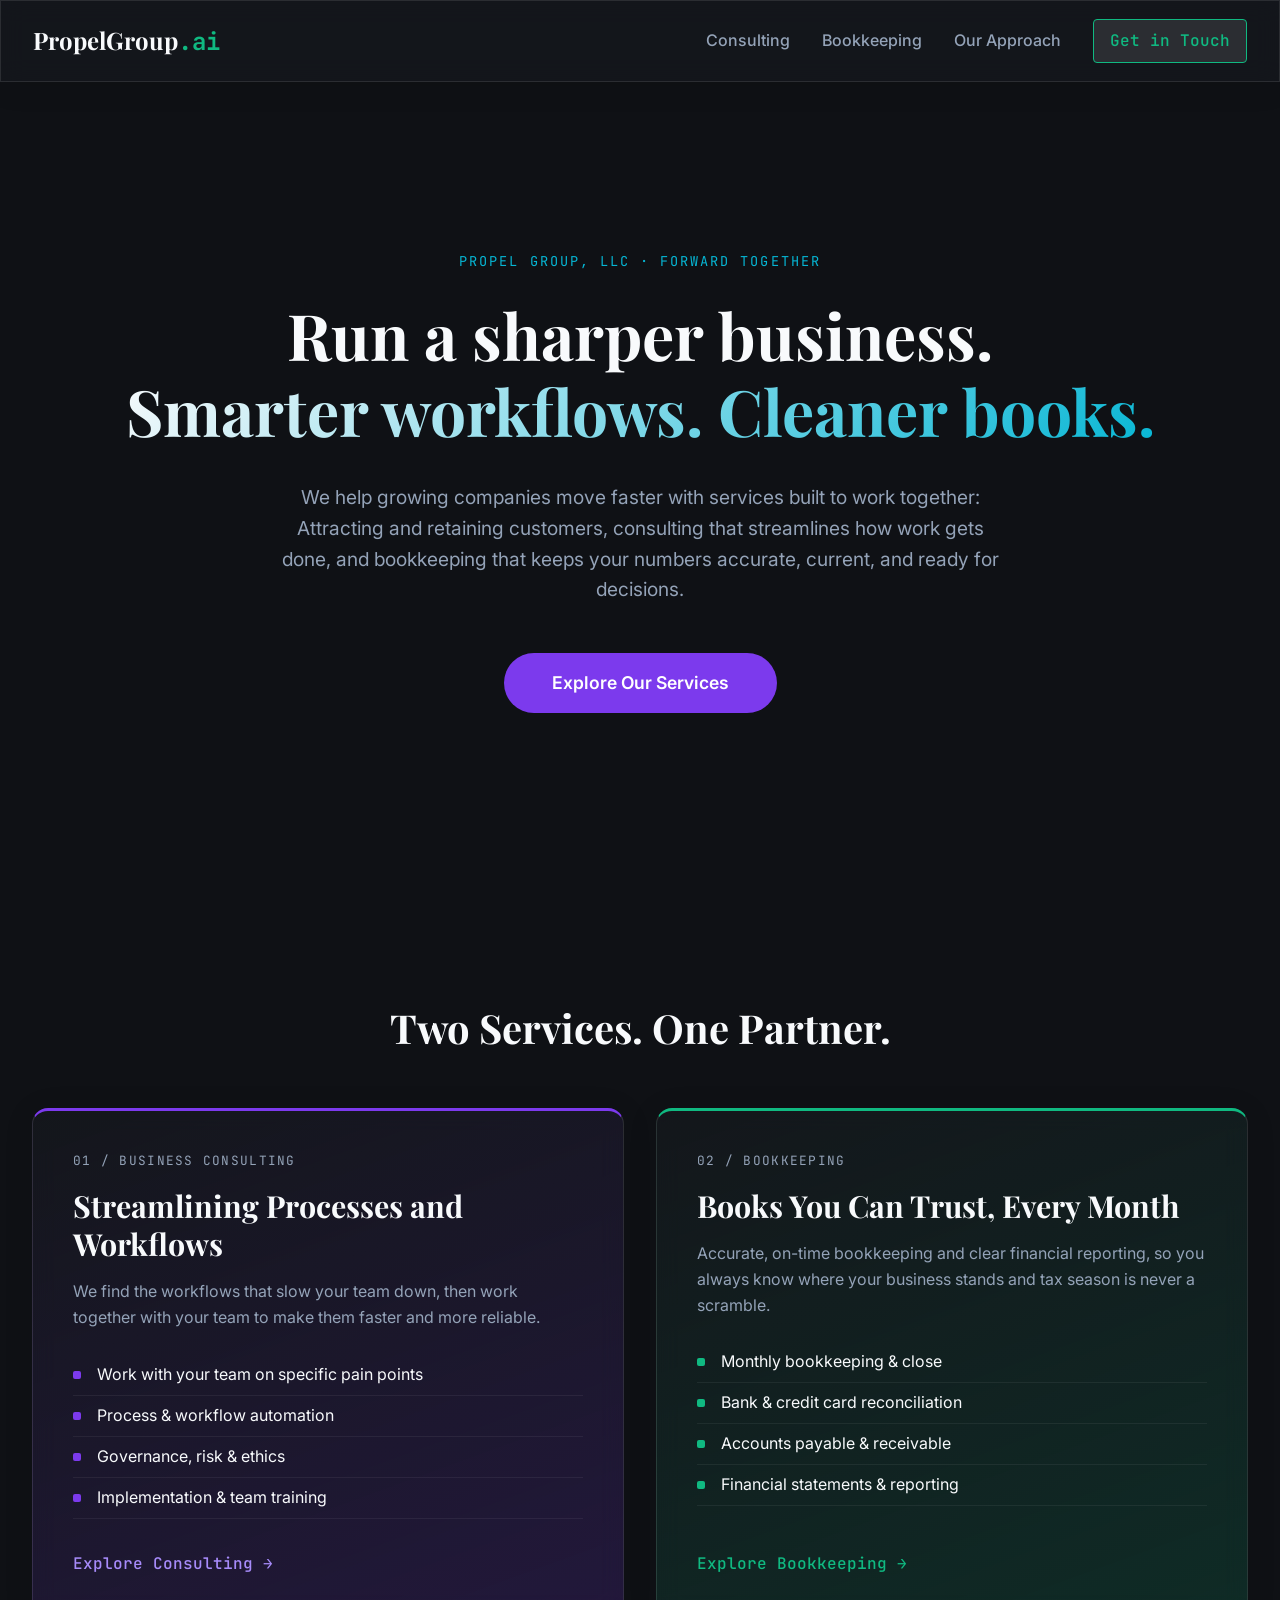
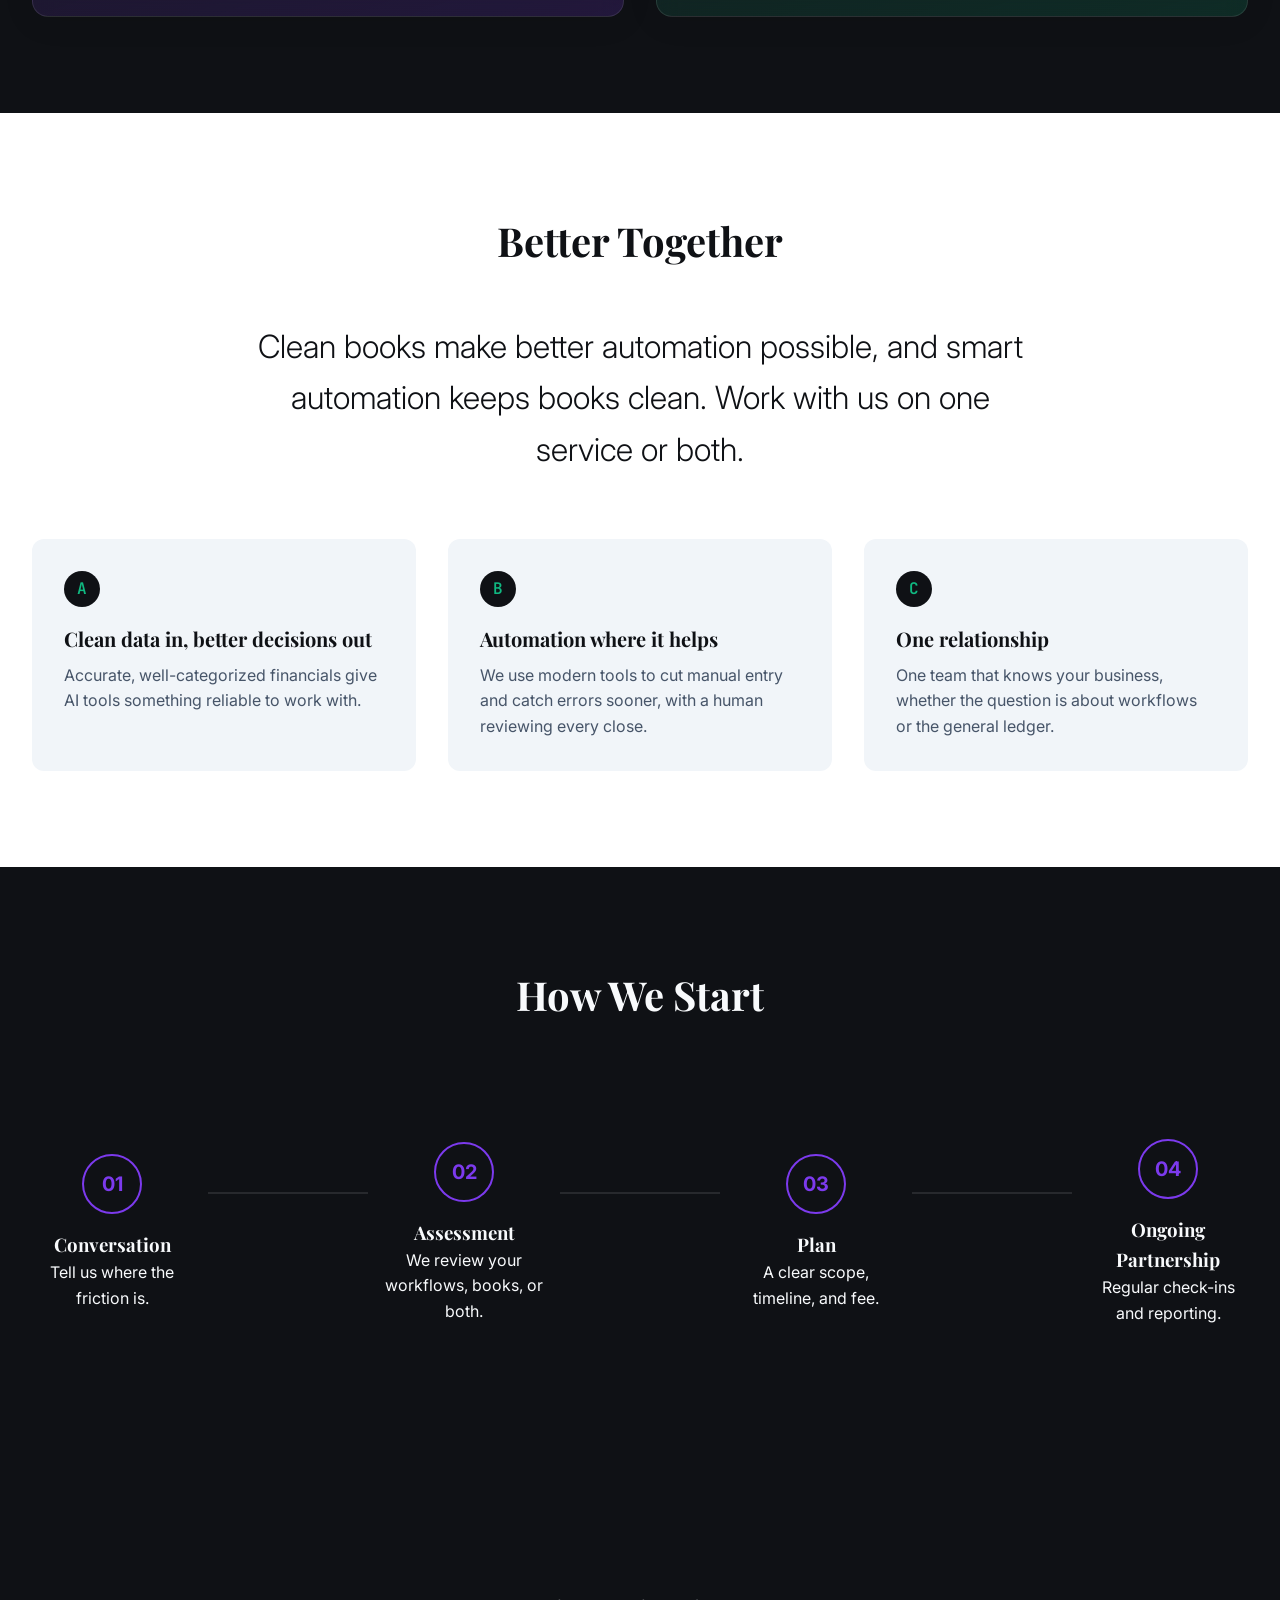
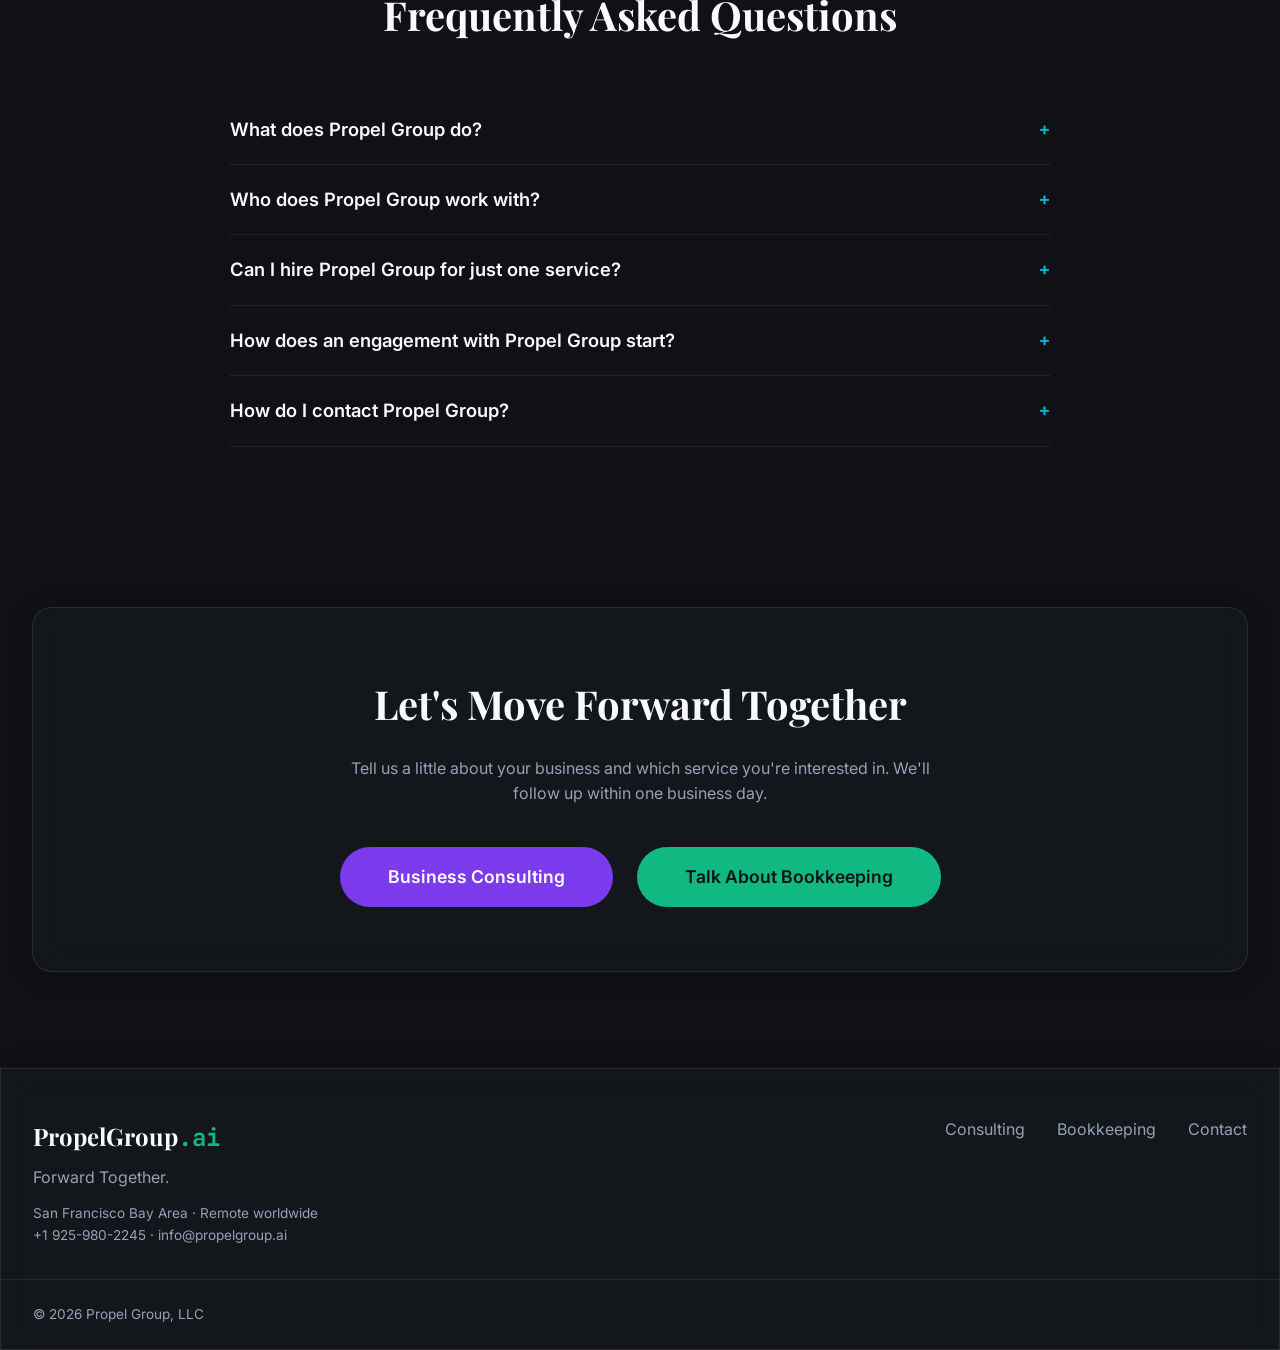
==== commit d3b671ba: "Optimize site for AI search - Add robots.txt (explicitly allow AI search crawlers), sitemap.xml, llm" ====
--- a/index.html
+++ b/index.html
@@ -8,6 +8,21 @@
     <meta name="description"
         content="Propel Group helps growing companies run better: AI consulting that streamlines processes and workflows, and bookkeeping that keeps your finances accurate and current.">
 
+    <link rel="canonical" href="https://propelgroup.ai/">
+
+    <!-- Social / link previews -->
+    <meta property="og:type" content="website">
+    <meta property="og:site_name" content="Propel Group">
+    <meta property="og:title" content="Propel Group | Business Consulting &amp; Bookkeeping">
+    <meta property="og:description" content="Propel Group helps growing companies run better: AI consulting that streamlines processes and workflows, and bookkeeping that keeps your finances accurate and current.">
+    <meta property="og:url" content="https://propelgroup.ai/">
+    <meta property="og:image" content="https://propelgroup.ai/images/og-image.png">
+    <meta property="og:image:width" content="1200">
+    <meta property="og:image:height" content="630">
+    <meta property="og:image:alt" content="Propel Group: Business Consulting &amp; Bookkeeping">
+    <meta name="twitter:card" content="summary_large_image">
+    <meta name="twitter:image" content="https://propelgroup.ai/images/og-image.png">
+
     <!-- Icons -->
     <link rel="icon" href="favicon.ico" sizes="any">
     <link rel="icon" href="favicon.svg" type="image/svg+xml">
@@ -21,10 +36,130 @@
         rel="stylesheet">
 
     <!-- Styles -->
-    <link rel="stylesheet" href="css/style.css?v=20261118">
+    <link rel="stylesheet" href="css/style.css?v=20261120b">
 
     <!-- Scripts (Defer) -->
     <script src="js/main.js?v=20261118" defer></script>
+    <!-- Structured data -->
+    <script type="application/ld+json">
+{
+  "@context": "https://schema.org",
+  "@graph": [
+    {
+      "@type": "Organization",
+      "@id": "https://propelgroup.ai/#organization",
+      "name": "Propel Group",
+      "legalName": "Propel Group, LLC",
+      "url": "https://propelgroup.ai/",
+      "logo": "https://propelgroup.ai/images/PGLogo.png",
+      "email": "info@propelgroup.ai",
+      "slogan": "Forward Together",
+      "description": "Propel Group helps growing companies run better: AI consulting that streamlines processes and workflows, and bookkeeping that keeps your finances accurate and current.",
+      "contactPoint": {
+        "@type": "ContactPoint",
+        "contactType": "sales",
+        "email": "info@propelgroup.ai",
+        "telephone": "+1-925-980-2245"
+      },
+      "makesOffer": [
+        {
+          "@type": "Offer",
+          "itemOffered": {
+            "@id": "https://propelgroup.ai/ai/#service"
+          }
+        },
+        {
+          "@type": "Offer",
+          "itemOffered": {
+            "@id": "https://propelgroup.ai/bookkeeping/#service"
+          }
+        }
+      ],
+      "telephone": "+1-925-980-2245",
+      "areaServed": [
+        {
+          "@type": "Place",
+          "name": "San Francisco Bay Area"
+        },
+        {
+          "@type": "Place",
+          "name": "Worldwide (remote)"
+        }
+      ],
+      "founder": {
+        "@id": "https://propelgroup.ai/#founder"
+      }
+    },
+    {
+      "@type": "Person",
+      "@id": "https://propelgroup.ai/#founder",
+      "name": "Ed Costello",
+      "jobTitle": "Founder",
+      "sameAs": [
+        "https://www.linkedin.com/in/ecostello"
+      ],
+      "worksFor": {
+        "@id": "https://propelgroup.ai/#organization"
+      }
+    },
+    {
+      "@type": "WebSite",
+      "@id": "https://propelgroup.ai/#website",
+      "url": "https://propelgroup.ai/",
+      "name": "Propel Group",
+      "publisher": {
+        "@id": "https://propelgroup.ai/#organization"
+      }
+    },
+    {
+      "@type": "FAQPage",
+      "@id": "https://propelgroup.ai/#faq",
+      "mainEntity": [
+        {
+          "@type": "Question",
+          "name": "What does Propel Group do?",
+          "acceptedAnswer": {
+            "@type": "Answer",
+            "text": "Propel Group, LLC offers two services built to work together: business consulting that streamlines processes and workflows, including AI and automation, and monthly bookkeeping that keeps your finances accurate, current, and ready for decisions."
+          }
+        },
+        {
+          "@type": "Question",
+          "name": "Who does Propel Group work with?",
+          "acceptedAnswer": {
+            "@type": "Answer",
+            "text": "Growing companies that want faster, more reliable workflows, cleaner books, or both. Propel Group is based in the San Francisco Bay Area and works with clients remotely worldwide."
+          }
+        },
+        {
+          "@type": "Question",
+          "name": "Can I hire Propel Group for just one service?",
+          "acceptedAnswer": {
+            "@type": "Answer",
+            "text": "Yes. You can work with us on business consulting, bookkeeping, or both. Clean books make better automation possible, and automation helps keep books clean, so many clients use both."
+          }
+        },
+        {
+          "@type": "Question",
+          "name": "How does an engagement with Propel Group start?",
+          "acceptedAnswer": {
+            "@type": "Answer",
+            "text": "In four steps: a conversation about where the friction is, an assessment of your workflows, books, or both, a plan with a clear scope, timeline, and fee, and then an ongoing partnership with regular check-ins and reporting."
+          }
+        },
+        {
+          "@type": "Question",
+          "name": "How do I contact Propel Group?",
+          "acceptedAnswer": {
+            "@type": "Answer",
+            "text": "Email info@propelgroup.ai or call +1 925-980-2245 and tell us a little about your business and which service you're interested in. We follow up within one business day."
+          }
+        }
+      ]
+    }
+  ]
+}
+    </script>
 </head>
 
 <body class="page-home">
@@ -174,6 +309,35 @@
         </div>
     </section>
 
+    <!-- FAQ (mirrors FAQPage structured data in <head>; keep the two in sync) -->
+    <section id="faq" class="faq-section">
+        <div class="container">
+            <h2 class="section-title">Frequently Asked Questions</h2>
+            <div class="faq-list">
+                <details class="faq-item">
+                    <summary>What does Propel Group do?</summary>
+                    <p>Propel Group, LLC offers two services built to work together: business consulting that streamlines processes and workflows, including AI and automation, and monthly bookkeeping that keeps your finances accurate, current, and ready for decisions.</p>
+                </details>
+                <details class="faq-item">
+                    <summary>Who does Propel Group work with?</summary>
+                    <p>Growing companies that want faster, more reliable workflows, cleaner books, or both. Propel Group is based in the San Francisco Bay Area and works with clients remotely worldwide.</p>
+                </details>
+                <details class="faq-item">
+                    <summary>Can I hire Propel Group for just one service?</summary>
+                    <p>Yes. You can work with us on business consulting, bookkeeping, or both. Clean books make better automation possible, and automation helps keep books clean, so many clients use both.</p>
+                </details>
+                <details class="faq-item">
+                    <summary>How does an engagement with Propel Group start?</summary>
+                    <p>In four steps: a conversation about where the friction is, an assessment of your workflows, books, or both, a plan with a clear scope, timeline, and fee, and then an ongoing partnership with regular check-ins and reporting.</p>
+                </details>
+                <details class="faq-item">
+                    <summary>How do I contact Propel Group?</summary>
+                    <p>Email info@propelgroup.ai or call +1 925-980-2245 and tell us a little about your business and which service you&#x27;re interested in. We follow up within one business day.</p>
+                </details>
+            </div>
+        </div>
+    </section>
+
     <!-- Contact -->
     <section id="contact" class="contact-section">
         <div class="container">
@@ -202,6 +366,9 @@
             <div>
                 <a href="./" class="logo">PropelGroup<span class="mono accent">.ai</span></a>
                 <p class="footer-tag">Forward Together.</p>
+                <p class="footer-meta">San Francisco Bay Area &middot; Remote worldwide<br>
+                    <a href="tel:+19259802245">+1 925-980-2245</a> &middot;
+                    <a href="mailto:info@propelgroup.ai">info@propelgroup.ai</a></p>
             </div>
             <div class="footer-links">
                 <a href="ai/">Consulting</a>
--- a/css/style.css
+++ b/css/style.css
@@ -1236,3 +1236,73 @@
         transform: none;
     }
 }
+
+/* FAQ */
+.faq-section {
+    padding: 6rem 0;
+    background: var(--bg-dark);
+}
+
+.faq-list {
+    max-width: 820px;
+    margin: 0 auto;
+}
+
+.faq-item {
+    border-bottom: 1px solid rgba(255, 255, 255, 0.08);
+    padding: 1.25rem 0;
+}
+
+.faq-item summary {
+    cursor: pointer;
+    list-style: none;
+    display: flex;
+    justify-content: space-between;
+    gap: 1.5rem;
+    font-size: 1.15rem;
+    font-weight: 600;
+    color: var(--text-primary);
+}
+
+.faq-item summary::-webkit-details-marker {
+    display: none;
+}
+
+.faq-item summary::after {
+    content: "+";
+    flex: 0 0 auto;
+    font-family: 'JetBrains Mono', monospace;
+    color: var(--accent-cyan);
+}
+
+.faq-item[open] summary::after {
+    content: "\2212";
+}
+
+.faq-item p {
+    margin-top: 0.75rem;
+    color: var(--text-secondary);
+    line-height: 1.7;
+}
+
+.result-note {
+    margin-top: 0.75rem;
+    font-size: 0.8rem;
+    color: var(--text-secondary);
+}
+
+.footer-meta {
+    margin-top: 0.75rem;
+    font-size: 0.85rem;
+    line-height: 1.6;
+    color: var(--text-secondary);
+}
+
+.footer-meta a {
+    color: var(--text-secondary);
+    text-decoration: none;
+}
+
+.footer-meta a:hover {
+    color: var(--text-primary);
+}
